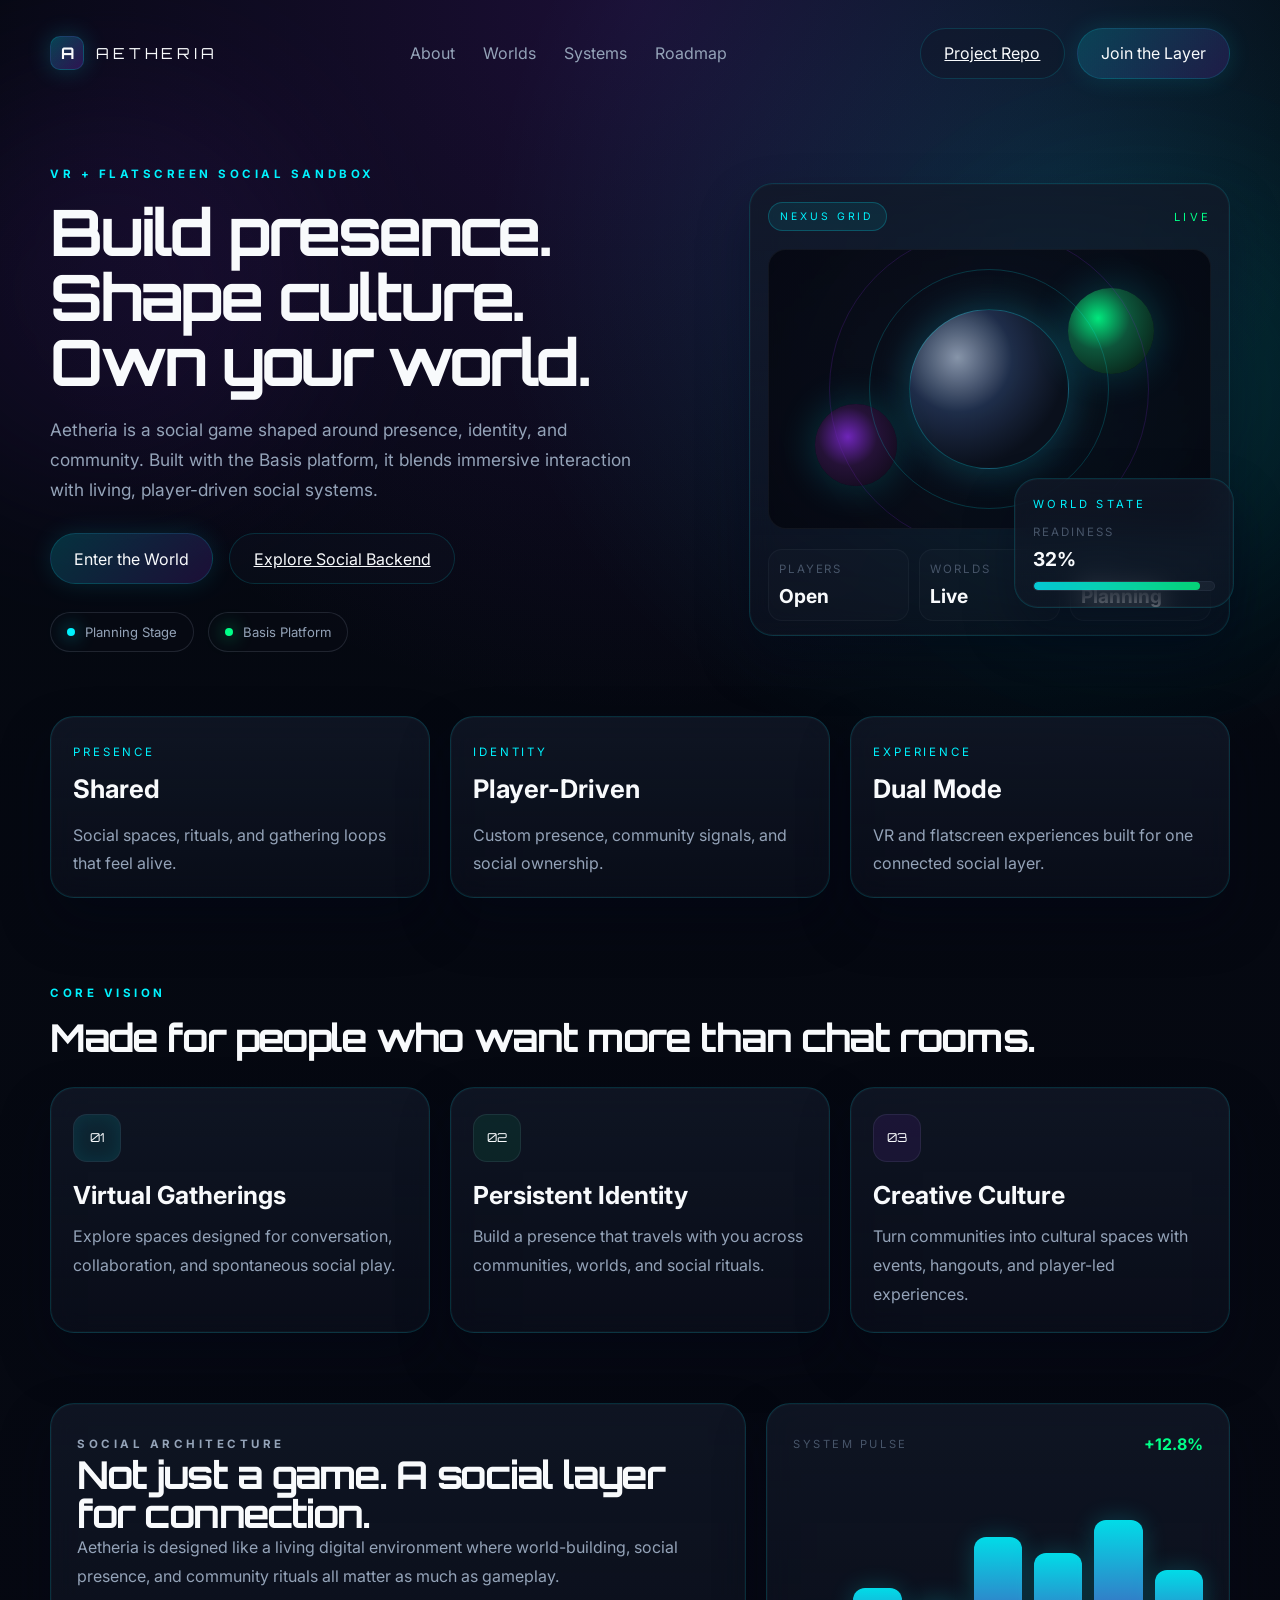
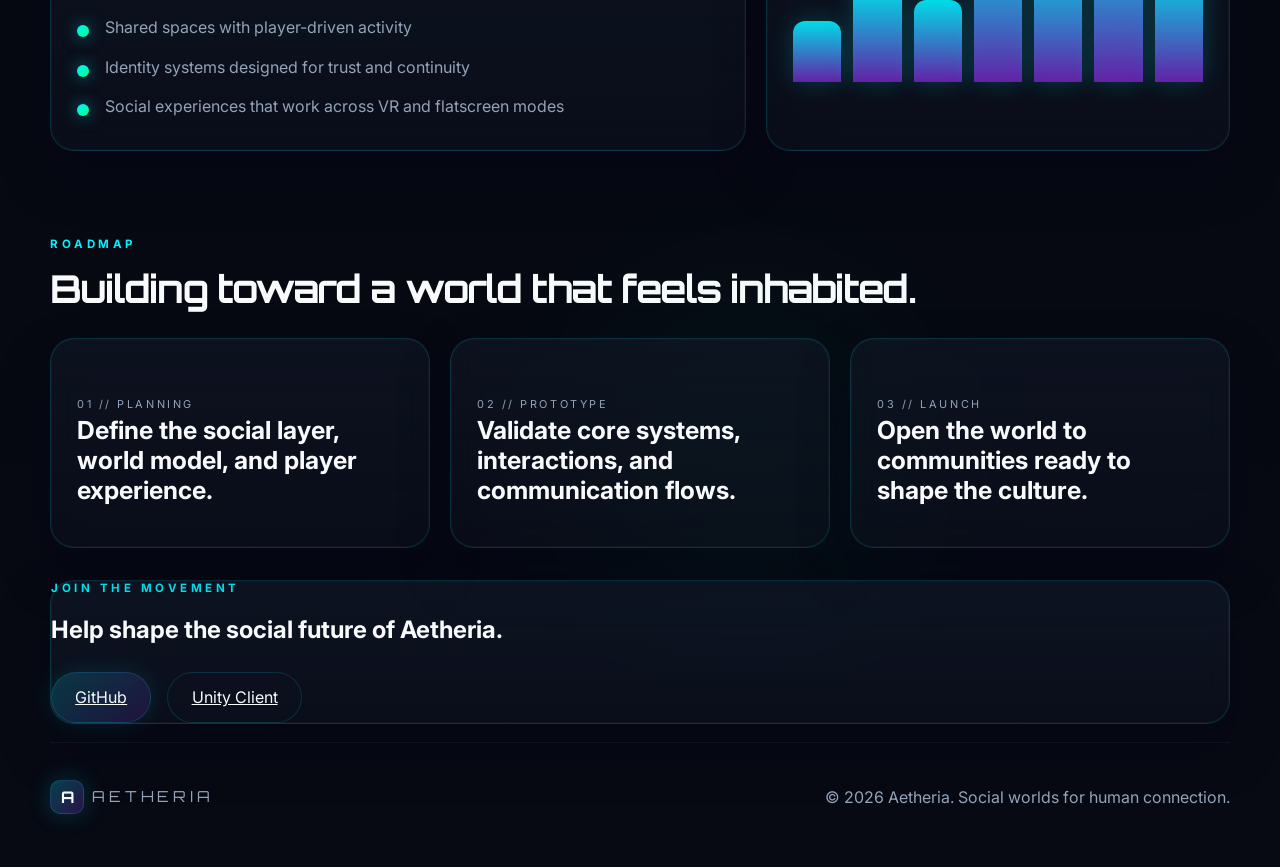
==== index.html @ ac701fb2 "Revise index.html for branding and content updates Updated the content and structure of the index.ht" ====
<!DOCTYPE html>
<html lang="en">
  <head>
    <meta charset="UTF-8" />
    <meta name="viewport" content="width=device-width, initial-scale=1.0" />
    <meta
      name="description"
      content="Aetheria is a VR and flatscreen social game built with the Basis platform. Explore the living social layer of a new digital world."
    />
    <title>Aetheria | VR & Flatscreen Social Game</title>
    <link rel="preconnect" href="https://fonts.googleapis.com" />
    <link rel="preconnect" href="https://fonts.gstatic.com" crossorigin />
    <link
      href="https://fonts.googleapis.com/css2?family=Inter:wght@400;500;600;700;800;900&family=Orbitron:wght@500;600;700;800&display=swap"
      rel="stylesheet"
    />
    <link rel="stylesheet" href="./style.css" />
  </head>
  <body>
    <div class="page-shell">
      <div class="ambient ambient-one"></div>
      <div class="ambient ambient-two"></div>
      <div class="ambient ambient-three"></div>

      <header class="topbar container">
        <div class="brand" aria-label="Aetheria home">
          <span class="brand-mark">A</span>
          <span class="brand-label">Aetheria</span>
        </div>

        <nav class="nav" aria-label="Main navigation">
          <a href="#about">About</a>
          <a href="#worlds">Worlds</a>
          <a href="#systems">Systems</a>
          <a href="#roadmap">Roadmap</a>
        </nav>

        <div class="nav-actions">
          <a class="ghost-button" href="https://github.com/NatalieYocom/Aetheria" target="_blank" rel="noreferrer">Project Repo</a>
          <button class="primary-button">Join the Layer</button>
        </div>
      </header>

      <main>
        <section class="hero container">
          <div class="hero-copy">
            <p class="eyebrow">VR + Flatscreen Social Sandbox</p>
            <h1>Build presence. Shape culture. Own your world.</h1>
            <p class="lede">
              Aetheria is a social game shaped around presence, identity, and community.
              Built with the Basis platform, it blends immersive interaction with living,
              player-driven social systems.
            </p>

            <div class="cta-row">
              <button class="primary-button">Enter the World</button>
              <a class="secondary-button" href="https://github.com/NatalieYocom/Aetheria-Social-Backend" target="_blank" rel="noreferrer">Explore Social Backend</a>
            </div>

            <div class="status-row" aria-label="Current project status">
              <div class="status-pill">
                <span class="dot dot-cyan"></span>
                Planning Stage
              </div>
              <div class="status-pill">
                <span class="dot dot-emerald"></span>
                Basis Platform
              </div>
            </div>
          </div>

          <div class="hero-visual" aria-label="Aetheria world overview card">
            <div class="dashboard-panel main-panel glass-panel">
              <div class="panel-header">
                <span class="label-chip">NEXUS GRID</span>
                <span class="signal-indicator">LIVE</span>
              </div>

              <div class="orbital-display">
                <div class="planet planet-a"></div>
                <div class="planet planet-b"></div>
                <div class="planet planet-c"></div>
                <div class="pulse-ring ring-one"></div>
                <div class="pulse-ring ring-two"></div>
              </div>

              <div class="panel-metrics">
                <div>
                  <span>Players</span>
                  <strong>Open</strong>
                </div>
                <div>
                  <span>Worlds</span>
                  <strong>Live</strong>
                </div>
                <div>
                  <span>State</span>
                  <strong>Planning</strong>
                </div>
              </div>
            </div>

            <div class="mini-panel glass-panel">
              <p class="mini-label">WORLD STATE</p>
              <div class="mini-metric">
                <span>Readiness</span>
                <strong>32%</strong>
              </div>
              <div class="mini-bar">
                <span></span>
              </div>
            </div>
          </div>
        </section>

        <section id="about" class="stats container" aria-label="Aetheria highlights">
          <div class="stat-card glass-panel">
            <span class="stat-label">Presence</span>
            <strong>Shared</strong>
            <p>Social spaces, rituals, and gathering loops that feel alive.</p>
          </div>
          <div class="stat-card glass-panel">
            <span class="stat-label">Identity</span>
            <strong>Player-Driven</strong>
            <p>Custom presence, community signals, and social ownership.</p>
          </div>
          <div class="stat-card glass-panel">
            <span class="stat-label">Experience</span>
            <strong>Dual Mode</strong>
            <p>VR and flatscreen experiences built for one connected social layer.</p>
          </div>
        </section>

        <section id="worlds" class="feature-section container">
          <div class="section-header">
            <p class="eyebrow">Core Vision</p>
            <h2>Made for people who want more than chat rooms.</h2>
          </div>

          <div class="feature-grid">
            <article class="feature-card glass-panel">
              <div class="feature-icon cyan">01</div>
              <h3>Virtual Gatherings</h3>
              <p>
                Explore spaces designed for conversation, collaboration, and spontaneous social play.
              </p>
            </article>

            <article class="feature-card glass-panel">
              <div class="feature-icon emerald">02</div>
              <h3>Persistent Identity</h3>
              <p>
                Build a presence that travels with you across communities, worlds, and social rituals.
              </p>
            </article>

            <article class="feature-card glass-panel">
              <div class="feature-icon violet">03</div>
              <h3>Creative Culture</h3>
              <p>
                Turn communities into cultural spaces with events, hangouts, and player-led experiences.
              </p>
            </article>
          </div>
        </section>

        <section id="systems" class="experience-grid container">
          <div class="experience-panel glass-panel text-panel">
            <p class="eyebrow">Social Architecture</p>
            <h2>Not just a game. A social layer for connection.</h2>
            <p>
              Aetheria is designed like a living digital environment where world-building,
              social presence, and community rituals all matter as much as gameplay.
            </p>
            <ul class="check-list">
              <li>Shared spaces with player-driven activity</li>
              <li>Identity systems designed for trust and continuity</li>
              <li>Social experiences that work across VR and flatscreen modes</li>
            </ul>
          </div>

          <div class="experience-panel glass-panel data-panel" aria-label="Aetheria system map">
            <div class="panel-topline">
              <span class="panel-label">SYSTEM PULSE</span>
              <span class="pulse-value">+12.8%</span>
            </div>

            <div class="bars" aria-hidden="true">
              <span style="height: 34%"></span>
              <span style="height: 52%"></span>
              <span style="height: 45%"></span>
              <span style="height: 80%"></span>
              <span style="height: 71%"></span>
              <span style="height: 89%"></span>
              <span style="height: 62%"></span>
            </div>
          </div>
        </section>

        <section id="roadmap" class="community-section container">
          <div class="section-header align-left">
            <p class="eyebrow">Roadmap</p>
            <h2>Building toward a world that feels inhabited.</h2>
          </div>

          <div class="community-grid">
            <div class="story-card glass-panel">
              <p class="story-kicker">01 // Planning</p>
              <h3>Define the social layer, world model, and player experience.</h3>
            </div>
            <div class="story-card glass-panel">
              <p class="story-kicker">02 // Prototype</p>
              <h3>Validate core systems, interactions, and communication flows.</h3>
            </div>
            <div class="story-card glass-panel">
              <p class="story-kicker">03 // Launch</p>
              <h3>Open the world to communities ready to shape the culture.</h3>
            </div>
          </div>
        </section>

        <section class="cta-band container">
          <div class="cta-panel glass-panel">
            <div>
              <p class="eyebrow">Join the movement</p>
              <h2>Help shape the social future of Aetheria.</h2>
            </div>
            <div class="cta-row compact">
              <a class="primary-button" href="https://github.com/NatalieYocom/Aetheria" target="_blank" rel="noreferrer">GitHub</a>
              <a class="secondary-button" href="https://github.com/NatalieYocom/Aetheria-Unity" target="_blank" rel="noreferrer">Unity Client</a>
            </div>
          </div>
        </section>
      </main>

      <footer class="footer container">
        <div class="brand footer-brand">
          <span class="brand-mark">A</span>
          <span class="brand-label">Aetheria</span>
        </div>
        <p>© <span id="year"></span> Aetheria. Social worlds for human connection.</p>
      </footer>
    </div>

    <script src="./script.js"></script>
  </body>
</html>
---- style.css ----
:root {
  --bg-void: #070913;
  --bg-surface: #0f1424;
  --bg-glass: rgba(15, 20, 36, 0.65);
  --border-glass: rgba(0, 242, 254, 0.15);
  --border-sharp: #1e293b;
  --accent-cyan: #00f2fe;
  --accent-emerald: #00ff88;
  --accent-violet: #7928ca;
  --text-primary: #f8fafc;
  --text-secondary: #94a3b8;
  --text-dim: #475569;
  --shadow-glow: rgba(0, 242, 254, 0.2);
  --shadow-deep: rgba(0, 0, 0, 0.45);
}

* {
  box-sizing: border-box;
}

html {
  scroll-behavior: smooth;
}

body {
  margin: 0;
  font-family: "Inter", sans-serif;
  background:
    radial-gradient(circle at top, rgba(121, 40, 202, 0.2), transparent 28%),
    radial-gradient(circle at 80% 10%, rgba(0, 242, 254, 0.14), transparent 22%),
    linear-gradient(180deg, #040810 0%, var(--bg-void) 100%);
  color: var(--text-primary);
  min-height: 100vh;
}

img {
  max-width: 100%;
  display: block;
}

button,
a {
  font: inherit;
}

button {
  cursor: pointer;
}

.page-shell {
  position: relative;
  overflow: hidden;
  min-height: 100vh;
}

.container {
  width: min(1180px, calc(100% - 32px));
  margin: 0 auto;
}

.ambient {
  position: absolute;
  border-radius: 50%;
  filter: blur(80px);
  opacity: 0.3;
  pointer-events: none;
}

.ambient-one {
  width: 420px;
  height: 420px;
  left: -100px;
  top: 80px;
  background: rgba(121, 40, 202, 0.35);
}

.ambient-two {
  width: 440px;
  height: 440px;
  right: -80px;
  top: 180px;
  background: rgba(0, 242, 254, 0.22);
}

.ambient-three {
  width: 340px;
  height: 340px;
  left: 45%;
  bottom: 10%;
  background: rgba(0, 255, 136, 0.12);
}

.topbar {
  position: relative;
  z-index: 2;
  display: flex;
  align-items: center;
  justify-content: space-between;
  padding: 28px 0 8px;
}

.brand {
  display: inline-flex;
  align-items: center;
  gap: 12px;
}

.brand-mark {
  width: 34px;
  height: 34px;
  display: grid;
  place-items: center;
  border-radius: 10px;
  background: linear-gradient(135deg, rgba(0, 242, 254, 0.25), rgba(121, 40, 202, 0.3));
  border: 1px solid var(--border-glass);
  box-shadow: 0 0 24px rgba(0, 242, 254, 0.2);
  font-family: "Orbitron", sans-serif;
  font-weight: 700;
  color: var(--text-primary);
}

.brand-label {
  font-family: "Orbitron", sans-serif;
  font-size: 0.95rem;
  letter-spacing: 0.24rem;
  text-transform: uppercase;
}

.nav {
  display: inline-flex;
  align-items: center;
  gap: 28px;
}

.nav a {
  color: var(--text-secondary);
  text-decoration: none;
  transition: color 0.2s ease;
}

.nav a:hover,
.nav a:focus-visible {
  color: var(--text-primary);
}

.nav-actions {
  display: inline-flex;
  align-items: center;
  gap: 12px;
}

.primary-button,
.secondary-button,
.ghost-button {
  border-radius: 999px;
  border: 1px solid var(--border-glass);
  padding: 0.9rem 1.45rem;
  transition: transform 0.2s ease, box-shadow 0.2s ease, border-color 0.2s ease;
}

.primary-button {
  background: linear-gradient(135deg, rgba(0, 242, 254, 0.18), rgba(121, 40, 202, 0.2));
  color: var(--text-primary);
  box-shadow: 0 0 24px rgba(0, 242, 254, 0.12);
}

.secondary-button,
.ghost-button {
  background: rgba(15, 20, 36, 0.35);
  color: var(--text-primary);
}

.primary-button:hover,
.secondary-button:hover,
.ghost-button:hover,
.primary-button:focus-visible,
.secondary-button:focus-visible,
.ghost-button:focus-visible {
  transform: translateY(-1px);
  border-color: rgba(0, 242, 254, 0.35);
  box-shadow: 0 12px 30px rgba(0, 0, 0, 0.28);
}

.hero {
  position: relative;
  z-index: 2;
  display: grid;
  grid-template-columns: 1.15fr 0.85fr;
  align-items: center;
  gap: 48px;
  padding: 80px 0 40px;
}

.eyebrow {
  margin: 0 0 18px;
  color: var(--accent-cyan);
  letter-spacing: 0.22rem;
  text-transform: uppercase;
  font-size: 0.72rem;
  font-weight: 700;
}

.hero-copy h1,
.section-header h2,
.text-panel h2 {
  margin: 0;
  font-family: "Orbitron", sans-serif;
  font-weight: 700;
  letter-spacing: -0.05em;
  line-height: 1.02;
}

.hero-copy h1 {
  max-width: 560px;
  font-size: clamp(3rem, 5vw, 5.2rem);
}

.lede {
  max-width: 610px;
  margin: 20px 0 0;
  color: var(--text-secondary);
  font-size: 1.08rem;
  line-height: 1.75;
}

.cta-row {
  display: flex;
  align-items: center;
  flex-wrap: wrap;
  gap: 16px;
  margin-top: 28px;
}

.status-row {
  display: flex;
  flex-wrap: wrap;
  gap: 14px;
  margin-top: 28px;
}

.status-pill {
  display: inline-flex;
  align-items: center;
  gap: 10px;
  border-radius: 999px;
  padding: 0.7rem 1rem;
  border: 1px solid rgba(148, 163, 184, 0.18);
  background: rgba(8, 11, 21, 0.5);
  color: var(--text-secondary);
  font-size: 0.82rem;
}

.dot {
  width: 8px;
  height: 8px;
  border-radius: 50%;
  display: block;
}

.dot-cyan {
  background: var(--accent-cyan);
  box-shadow: 0 0 18px rgba(0, 242, 254, 0.85);
}

.dot-emerald {
  background: var(--accent-emerald);
  box-shadow: 0 0 18px rgba(0, 255, 136, 0.85);
}

.glass-panel {
  position: relative;
  background: linear-gradient(180deg, rgba(17, 24, 39, 0.8), rgba(15, 20, 36, 0.42));
  border: 1px solid var(--border-glass);
  border-radius: 24px;
  box-shadow: 0 25px 50px rgba(2, 6, 23, 0.35), inset 0 0 0 1px rgba(148, 163, 184, 0.04);
  backdrop-filter: blur(14px);
}

.hero-visual {
  position: relative;
  display: flex;
  justify-content: center;
  align-items: center;
  min-height: 480px;
}

.dashboard-panel {
  width: min(100%, 500px);
  padding: 18px 18px 14px;
}

.panel-header {
  display: flex;
  align-items: center;
  justify-content: space-between;
  gap: 16px;
  margin-bottom: 18px;
}

.label-chip {
  display: inline-flex;
  padding: 0.44rem 0.72rem;
  border-radius: 999px;
  background: rgba(0, 242, 254, 0.08);
  border: 1px solid rgba(0, 242, 254, 0.22);
  color: var(--accent-cyan);
  font-size: 0.65rem;
  letter-spacing: 0.18rem;
}

.signal-indicator {
  color: var(--accent-emerald);
  font-size: 0.7rem;
  letter-spacing: 0.2rem;
}

.orbital-display {
  position: relative;
  height: 280px;
  margin: 18px auto 20px;
  border-radius: 18px;
  background: radial-gradient(circle at center, rgba(21, 31, 52, 0.8) 0%, rgba(7, 9, 19, 0.7) 40%, rgba(4, 6, 14, 0.8) 100%);
  border: 1px solid rgba(148, 163, 184, 0.08);
  overflow: hidden;
}

.planet {
  position: absolute;
  border-radius: 50%;
  box-shadow: 0 0 40px rgba(0, 242, 254, 0.2);
}

.planet-a {
  width: 160px;
  height: 160px;
  left: 50%;
  top: 50%;
  transform: translate(-50%, -50%);
  background: radial-gradient(circle at 30% 30%, rgba(148, 163, 184, 0.9), rgba(32, 47, 76, 0.95) 35%, rgba(10, 16, 28, 1) 70%);
  border: 1px solid rgba(0, 242, 254, 0.25);
}

.planet-b {
  width: 86px;
  height: 86px;
  top: 38px;
  right: 56px;
  background: radial-gradient(circle at 35% 35%, rgba(0, 255, 136, 0.9), rgba(14, 93, 63, 0.9) 40%, rgba(7, 15, 11, 1) 100%);
}

.planet-c {
  width: 82px;
  height: 82px;
  left: 46px;
  bottom: 42px;
  background: radial-gradient(circle at 40% 40%, rgba(121, 40, 202, 0.9), rgba(40, 19, 59, 0.9) 42%, rgba(10, 8, 17, 1) 100%);
}

.pulse-ring {
  position: absolute;
  inset: 50% auto auto 50%;
  transform: translate(-50%, -50%);
  border: 1px solid rgba(0, 242, 254, 0.18);
  border-radius: 50%;
}

.ring-one {
  width: 240px;
  height: 240px;
}

.ring-two {
  width: 320px;
  height: 320px;
  border-color: rgba(121, 40, 202, 0.22);
}

.panel-metrics {
  display: grid;
  grid-template-columns: repeat(3, minmax(0, 1fr));
  gap: 10px;
}

.panel-metrics div {
  padding: 12px 10px;
  border-radius: 14px;
  background: rgba(255, 255, 255, 0.015);
  border: 1px solid rgba(148, 163, 184, 0.06);
}

.panel-metrics span,
.mini-metric span {
  display: block;
  color: var(--text-dim);
  font-size: 0.72rem;
  letter-spacing: 0.12rem;
  text-transform: uppercase;
}

.panel-metrics strong,
.mini-metric strong {
  display: block;
  margin-top: 8px;
  font-size: 1.2rem;
  font-weight: 700;
}

.mini-panel {
  position: absolute;
  right: -4px;
  bottom: 42px;
  width: 220px;
  padding: 18px 18px 16px;
}

.mini-label {
  margin: 0 0 14px;
  color: var(--accent-cyan);
  font-size: 0.7rem;
  letter-spacing: 0.2rem;
}

.mini-bar {
  position: relative;
  height: 10px;
  border-radius: 999px;
  background: rgba(148, 163, 184, 0.08);
  border: 1px solid rgba(148, 163, 184, 0.08);
  overflow: hidden;
  margin-top: 10px;
}

.mini-bar span {
  display: block;
  height: 100%;
  width: 92%;
  border-radius: inherit;
  background: linear-gradient(90deg, rgba(0, 242, 254, 0.8), rgba(0, 255, 136, 0.8));
}

.stats,
.feature-grid,
.community-grid,
.experience-grid {
  position: relative;
  z-index: 2;
}

.stats {
  display: grid;
  grid-template-columns: repeat(3, minmax(0, 1fr));
  gap: 20px;
  padding-top: 24px;
  padding-bottom: 40px;
}

.stat-card {
  padding: 28px 22px 20px;
}

.stat-label {
  display: block;
  color: var(--accent-cyan);
  font-size: 0.72rem;
  letter-spacing: 0.18rem;
  text-transform: uppercase;
  margin-bottom: 14px;
}

.stat-card strong {
  font-size: clamp(1.5rem, 2vw, 2rem);
  font-weight: 700;
}

.stat-card p {
  margin: 18px 0 0;
  color: var(--text-secondary);
  line-height: 1.7;
}

.feature-section,
.community-section {
  padding-top: 48px;
  padding-bottom: 32px;
}

.section-header {
  margin-bottom: 30px;
}

.section-header h2,
.text-panel h2 {
  font-size: clamp(2.2rem, 3vw, 3.15rem);
}

.feature-grid {
  display: grid;
  grid-template-columns: repeat(3, minmax(0, 1fr));
  gap: 20px;
}

.feature-card {
  padding: 26px 22px 24px;
}

.feature-icon {
  width: 48px;
  height: 48px;
  border: 1px solid rgba(148, 163, 184, 0.12);
  border-radius: 14px;
  display: grid;
  place-items: center;
  margin-bottom: 18px;
  font-family: "Orbitron", sans-serif;
  font-size: 0.77rem;
  color: var(--text-primary);
}

.feature-icon.cyan {
  background: rgba(0, 242, 254, 0.08);
  box-shadow: inset 0 0 18px rgba(0, 242, 254, 0.08);
}

.feature-icon.emerald {
  background: rgba(0, 255, 136, 0.08);
}

.feature-icon.violet {
  background: rgba(121, 40, 202, 0.12);
}

.feature-card h3,
.story-card h3 {
  margin: 0 0 12px;
  font-size: 1.55rem;
}

.feature-card p,
.text-panel p,
.story-card p {
  margin: 0;
  color: var(--text-secondary);
  line-height: 1.8;
}

.experience-grid {
  display: grid;
  grid-template-columns: 1.2fr 0.8fr;
  gap: 20px;
  padding-top: 38px;
  padding-bottom: 38px;
}

.text-panel,
.data-panel,
.story-card {
  padding: 30px 26px;
}

.check-list {
  list-style: none;
  margin: 24px 0 0;
  padding: 0;
  display: grid;
  gap: 14px;
  color: var(--text-primary);
}

.check-list li {
  position: relative;
  padding-left: 28px;
  line-height: 1.6;
  color: var(--text-secondary);
}

.check-list li::before {
  content: "";
  position: absolute;
  left: 0;
  top: 10px;
  width: 12px;
  height: 12px;
  border-radius: 50%;
  background: linear-gradient(135deg, var(--accent-cyan), var(--accent-emerald));
  box-shadow: 0 0 16px rgba(0, 242, 254, 0.5);
}

.panel-topline {
  display: flex;
  justify-content: space-between;
  align-items: center;
  margin-bottom: 28px;
}

.panel-label {
  color: var(--text-dim);
  letter-spacing: 0.16rem;
  font-size: 0.7rem;
}

.pulse-value {
  color: var(--accent-emerald);
  font-weight: 700;
}

.bars {
  height: 200px;
  display: grid;
  grid-template-columns: repeat(7, minmax(0, 1fr));
  align-items: end;
  gap: 12px;
  padding-top: 18px;
}

.bars span {
  display: block;
  border-radius: 12px 12px 0 0;
  background: linear-gradient(180deg, rgba(0, 242, 254, 0.9), rgba(121, 40, 202, 0.8));
  box-shadow: 0 0 24px rgba(0, 242, 254, 0.2);
}

.community-grid {
  display: grid;
  grid-template-columns: repeat(3, minmax(0, 1fr));
  gap: 20px;
}

.story-card {
  min-height: 210px;
  display: flex;
  flex-direction: column;
  justify-content: flex-end;
  background: linear-gradient(180deg, rgba(17, 24, 39, 0.62), rgba(15, 20, 36, 0.38));
}

.story-kicker {
  margin: 0 0 18px;
  color: var(--accent-violet);
  letter-spacing: 0.16rem;
  text-transform: uppercase;
  font-size: 0.68rem;
}

.footer {
  position: relative;
  z-index: 2;
  display: flex;
  align-items: center;
  justify-content: space-between;
  gap: 16px;
  padding: 28px 0 44px;
  color: var(--text-secondary);
  border-top: 1px solid rgba(148, 163, 184, 0.08);
  margin-top: 18px;
}

.footer-brand {
  gap: 8px;
}

@media (max-width: 920px) {
  .nav {
    display: none;
  }

  .hero,
  .experience-grid,
  .stats,
  .feature-grid,
  .community-grid {
    grid-template-columns: 1fr;
  }

  .hero {
    padding-top: 52px;
  }

  .hero-visual {
    min-height: 420px;
  }

  .mini-panel {
    right: 20px;
  }
}

@media (max-width: 640px) {
  .topbar {
    padding-top: 22px;
  }

  .nav-actions {
    display: none;
  }

  .hero-copy h1 {
    font-size: 2.55rem;
  }

  .brand-label {
    letter-spacing: 0.12rem;
  }

  .status-row,
  .cta-row {
    flex-direction: column;
    align-items: flex-start;
  }

  .panel-metrics {
    grid-template-columns: 1fr;
  }

  .footer {
    flex-direction: column;
    align-items: flex-start;
  }
}
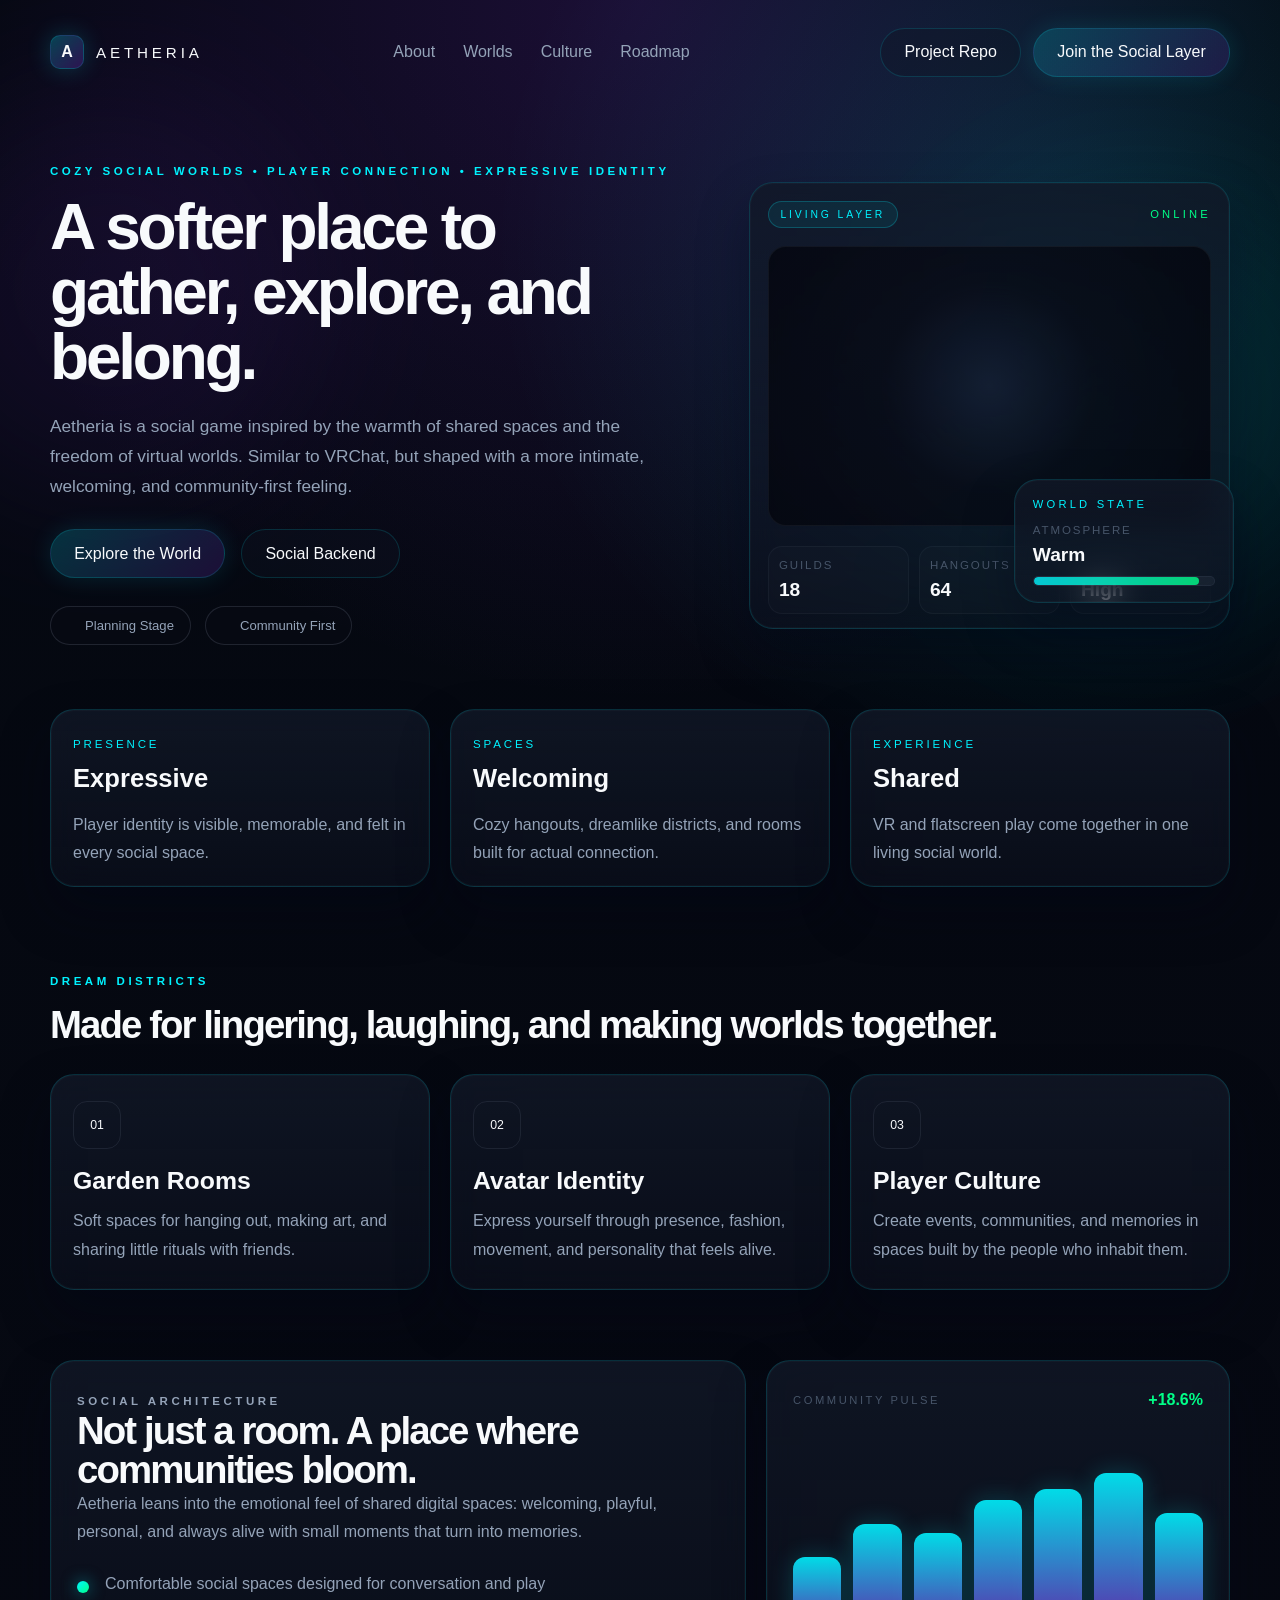
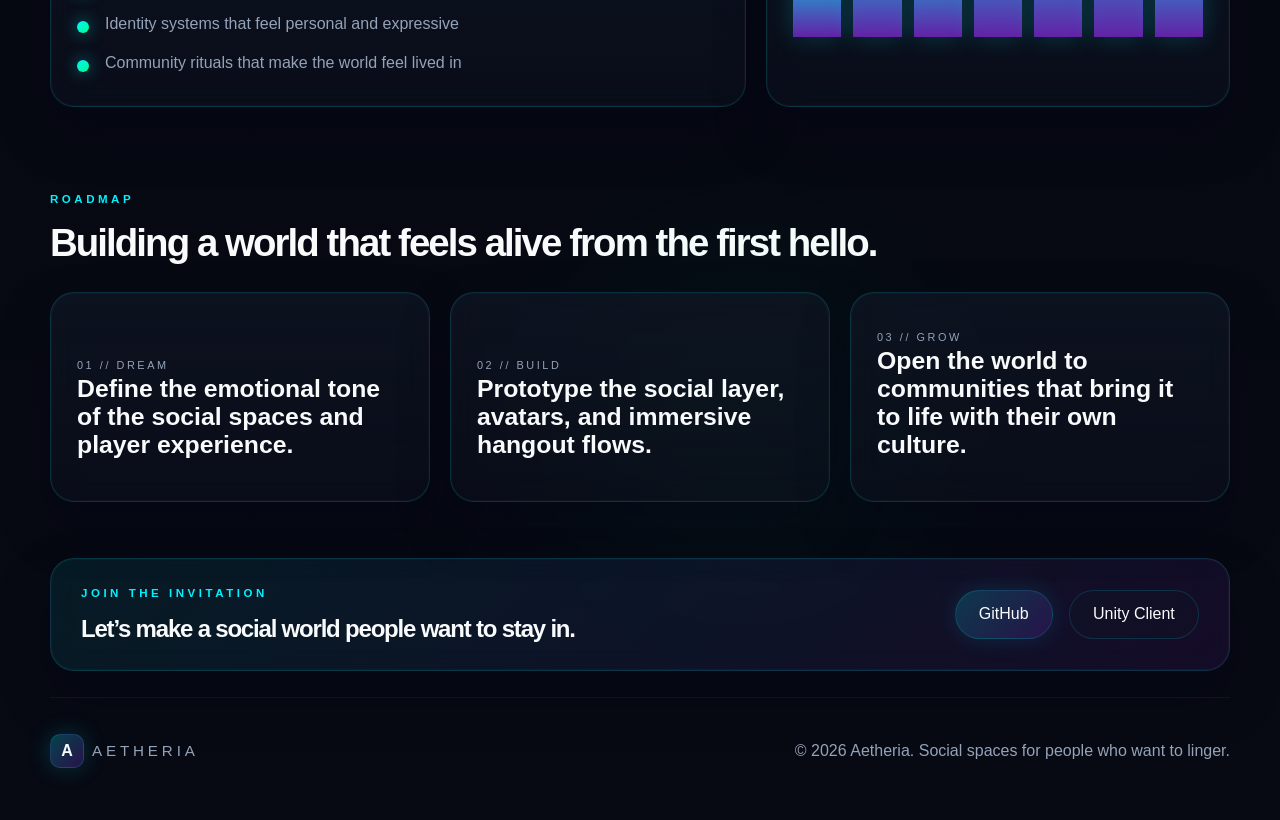
==== commit 05172b48: "Refresh the site to a warmer, flower-soft social-world aesthetic inspired by VRChat-style social pla" ====
--- a/index.html
+++ b/index.html
@@ -5,13 +5,13 @@
     <meta name="viewport" content="width=device-width, initial-scale=1.0" />
     <meta
       name="description"
-      content="Aetheria is a VR and flatscreen social game built with the Basis platform. Explore the living social layer of a new digital world."
+      content="Aetheria is a social game similar to VRChat, built around community, cozy worlds, and expressive personal presence."
     />
-    <title>Aetheria | VR & Flatscreen Social Game</title>
+    <title>Aetheria | Social Worlds for Human Connection</title>
     <link rel="preconnect" href="https://fonts.googleapis.com" />
     <link rel="preconnect" href="https://fonts.gstatic.com" crossorigin />
     <link
-      href="https://fonts.googleapis.com/css2?family=Inter:wght@400;500;600;700;800;900&family=Orbitron:wght@500;600;700;800&display=swap"
+      href="https://fonts.googleapis.com/css2?family=Manrope:wght@400;500;600;700;800&family=Fraunces:wght@600;700;800&display=swap"
       rel="stylesheet"
     />
     <link rel="stylesheet" href="./style.css" />
@@ -31,71 +31,71 @@
         <nav class="nav" aria-label="Main navigation">
           <a href="#about">About</a>
           <a href="#worlds">Worlds</a>
-          <a href="#systems">Systems</a>
+          <a href="#culture">Culture</a>
           <a href="#roadmap">Roadmap</a>
         </nav>
 
         <div class="nav-actions">
           <a class="ghost-button" href="https://github.com/NatalieYocom/Aetheria" target="_blank" rel="noreferrer">Project Repo</a>
-          <button class="primary-button">Join the Layer</button>
+          <button class="primary-button">Join the Social Layer</button>
         </div>
       </header>
 
       <main>
         <section class="hero container">
           <div class="hero-copy">
-            <p class="eyebrow">VR + Flatscreen Social Sandbox</p>
-            <h1>Build presence. Shape culture. Own your world.</h1>
+            <p class="eyebrow">Cozy social worlds • player connection • expressive identity</p>
+            <h1>A softer place to gather, explore, and belong.</h1>
             <p class="lede">
-              Aetheria is a social game shaped around presence, identity, and community.
-              Built with the Basis platform, it blends immersive interaction with living,
-              player-driven social systems.
+              Aetheria is a social game inspired by the warmth of shared spaces and the freedom
+              of virtual worlds. Similar to VRChat, but shaped with a more intimate, welcoming,
+              and community-first feeling.
             </p>
 
             <div class="cta-row">
-              <button class="primary-button">Enter the World</button>
-              <a class="secondary-button" href="https://github.com/NatalieYocom/Aetheria-Social-Backend" target="_blank" rel="noreferrer">Explore Social Backend</a>
+              <button class="primary-button">Explore the World</button>
+              <a class="secondary-button" href="https://github.com/NatalieYocom/Aetheria-Social-Backend" target="_blank" rel="noreferrer">Social Backend</a>
             </div>
 
             <div class="status-row" aria-label="Current project status">
               <div class="status-pill">
-                <span class="dot dot-cyan"></span>
+                <span class="dot dot-rose"></span>
                 Planning Stage
               </div>
               <div class="status-pill">
-                <span class="dot dot-emerald"></span>
-                Basis Platform
-              </div>
-            </div>
-          </div>
-
-          <div class="hero-visual" aria-label="Aetheria world overview card">
+                <span class="dot dot-sage"></span>
+                Community First
+              </div>
+            </div>
+          </div>
+
+          <div class="hero-visual" aria-label="Aetheria social world preview">
             <div class="dashboard-panel main-panel glass-panel">
               <div class="panel-header">
-                <span class="label-chip">NEXUS GRID</span>
-                <span class="signal-indicator">LIVE</span>
+                <span class="label-chip">LIVING LAYER</span>
+                <span class="signal-indicator">ONLINE</span>
               </div>
 
               <div class="orbital-display">
-                <div class="planet planet-a"></div>
-                <div class="planet planet-b"></div>
-                <div class="planet planet-c"></div>
-                <div class="pulse-ring ring-one"></div>
-                <div class="pulse-ring ring-two"></div>
+                <div class="petal petal-a"></div>
+                <div class="petal petal-b"></div>
+                <div class="petal petal-c"></div>
+                <div class="bloom bloom-one"></div>
+                <div class="bloom bloom-two"></div>
               </div>
 
               <div class="panel-metrics">
                 <div>
-                  <span>Players</span>
-                  <strong>Open</strong>
+                  <span>Guilds</span>
+                  <strong>18</strong>
                 </div>
                 <div>
-                  <span>Worlds</span>
-                  <strong>Live</strong>
+                  <span>Hangouts</span>
+                  <strong>64</strong>
                 </div>
                 <div>
-                  <span>State</span>
-                  <strong>Planning</strong>
+                  <span>Energy</span>
+                  <strong>High</strong>
                 </div>
               </div>
             </div>
@@ -103,8 +103,8 @@
             <div class="mini-panel glass-panel">
               <p class="mini-label">WORLD STATE</p>
               <div class="mini-metric">
-                <span>Readiness</span>
-                <strong>32%</strong>
+                <span>Atmosphere</span>
+                <strong>Warm</strong>
               </div>
               <div class="mini-bar">
                 <span></span>
@@ -116,83 +116,83 @@
         <section id="about" class="stats container" aria-label="Aetheria highlights">
           <div class="stat-card glass-panel">
             <span class="stat-label">Presence</span>
-            <strong>Shared</strong>
-            <p>Social spaces, rituals, and gathering loops that feel alive.</p>
+            <strong>Expressive</strong>
+            <p>Player identity is visible, memorable, and felt in every social space.</p>
           </div>
           <div class="stat-card glass-panel">
-            <span class="stat-label">Identity</span>
-            <strong>Player-Driven</strong>
-            <p>Custom presence, community signals, and social ownership.</p>
+            <span class="stat-label">Spaces</span>
+            <strong>Welcoming</strong>
+            <p>Cozy hangouts, dreamlike districts, and rooms built for actual connection.</p>
           </div>
           <div class="stat-card glass-panel">
             <span class="stat-label">Experience</span>
-            <strong>Dual Mode</strong>
-            <p>VR and flatscreen experiences built for one connected social layer.</p>
+            <strong>Shared</strong>
+            <p>VR and flatscreen play come together in one living social world.</p>
           </div>
         </section>
 
         <section id="worlds" class="feature-section container">
           <div class="section-header">
-            <p class="eyebrow">Core Vision</p>
-            <h2>Made for people who want more than chat rooms.</h2>
+            <p class="eyebrow">Dream Districts</p>
+            <h2>Made for lingering, laughing, and making worlds together.</h2>
           </div>
 
           <div class="feature-grid">
             <article class="feature-card glass-panel">
-              <div class="feature-icon cyan">01</div>
-              <h3>Virtual Gatherings</h3>
+              <div class="feature-icon rose">01</div>
+              <h3>Garden Rooms</h3>
               <p>
-                Explore spaces designed for conversation, collaboration, and spontaneous social play.
+                Soft spaces for hanging out, making art, and sharing little rituals with friends.
               </p>
             </article>
 
             <article class="feature-card glass-panel">
-              <div class="feature-icon emerald">02</div>
-              <h3>Persistent Identity</h3>
+              <div class="feature-icon lilac">02</div>
+              <h3>Avatar Identity</h3>
               <p>
-                Build a presence that travels with you across communities, worlds, and social rituals.
+                Express yourself through presence, fashion, movement, and personality that feels alive.
               </p>
             </article>
 
             <article class="feature-card glass-panel">
-              <div class="feature-icon violet">03</div>
-              <h3>Creative Culture</h3>
+              <div class="feature-icon sage">03</div>
+              <h3>Player Culture</h3>
               <p>
-                Turn communities into cultural spaces with events, hangouts, and player-led experiences.
+                Create events, communities, and memories in spaces built by the people who inhabit them.
               </p>
             </article>
           </div>
         </section>
 
-        <section id="systems" class="experience-grid container">
+        <section id="culture" class="experience-grid container">
           <div class="experience-panel glass-panel text-panel">
             <p class="eyebrow">Social Architecture</p>
-            <h2>Not just a game. A social layer for connection.</h2>
+            <h2>Not just a room. A place where communities bloom.</h2>
             <p>
-              Aetheria is designed like a living digital environment where world-building,
-              social presence, and community rituals all matter as much as gameplay.
+              Aetheria leans into the emotional feel of shared digital spaces: welcoming, playful,
+              personal, and always alive with small moments that turn into memories.
             </p>
             <ul class="check-list">
-              <li>Shared spaces with player-driven activity</li>
-              <li>Identity systems designed for trust and continuity</li>
-              <li>Social experiences that work across VR and flatscreen modes</li>
+              <li>Comfortable social spaces designed for conversation and play</li>
+              <li>Identity systems that feel personal and expressive</li>
+              <li>Community rituals that make the world feel lived in</li>
             </ul>
           </div>
 
-          <div class="experience-panel glass-panel data-panel" aria-label="Aetheria system map">
+          <div class="experience-panel glass-panel data-panel" aria-label="Community activity chart">
             <div class="panel-topline">
-              <span class="panel-label">SYSTEM PULSE</span>
-              <span class="pulse-value">+12.8%</span>
+              <span class="panel-label">COMMUNITY PULSE</span>
+              <span class="pulse-value">+18.6%</span>
             </div>
 
             <div class="bars" aria-hidden="true">
-              <span style="height: 34%"></span>
-              <span style="height: 52%"></span>
-              <span style="height: 45%"></span>
-              <span style="height: 80%"></span>
-              <span style="height: 71%"></span>
-              <span style="height: 89%"></span>
+              <span style="height: 44%"></span>
               <span style="height: 62%"></span>
+              <span style="height: 57%"></span>
+              <span style="height: 75%"></span>
+              <span style="height: 81%"></span>
+              <span style="height: 90%"></span>
+              <span style="height: 68%"></span>
             </div>
           </div>
         </section>
@@ -200,21 +200,21 @@
         <section id="roadmap" class="community-section container">
           <div class="section-header align-left">
             <p class="eyebrow">Roadmap</p>
-            <h2>Building toward a world that feels inhabited.</h2>
+            <h2>Building a world that feels alive from the first hello.</h2>
           </div>
 
           <div class="community-grid">
             <div class="story-card glass-panel">
-              <p class="story-kicker">01 // Planning</p>
-              <h3>Define the social layer, world model, and player experience.</h3>
+              <p class="story-kicker">01 // Dream</p>
+              <h3>Define the emotional tone of the social spaces and player experience.</h3>
             </div>
             <div class="story-card glass-panel">
-              <p class="story-kicker">02 // Prototype</p>
-              <h3>Validate core systems, interactions, and communication flows.</h3>
+              <p class="story-kicker">02 // Build</p>
+              <h3>Prototype the social layer, avatars, and immersive hangout flows.</h3>
             </div>
             <div class="story-card glass-panel">
-              <p class="story-kicker">03 // Launch</p>
-              <h3>Open the world to communities ready to shape the culture.</h3>
+              <p class="story-kicker">03 // Grow</p>
+              <h3>Open the world to communities that bring it to life with their own culture.</h3>
             </div>
           </div>
         </section>
@@ -222,8 +222,8 @@
         <section class="cta-band container">
           <div class="cta-panel glass-panel">
             <div>
-              <p class="eyebrow">Join the movement</p>
-              <h2>Help shape the social future of Aetheria.</h2>
+              <p class="eyebrow">Join the invitation</p>
+              <h2>Let’s make a social world people want to stay in.</h2>
             </div>
             <div class="cta-row compact">
               <a class="primary-button" href="https://github.com/NatalieYocom/Aetheria" target="_blank" rel="noreferrer">GitHub</a>
@@ -238,7 +238,7 @@
           <span class="brand-mark">A</span>
           <span class="brand-label">Aetheria</span>
         </div>
-        <p>© <span id="year"></span> Aetheria. Social worlds for human connection.</p>
+        <p>© <span id="year"></span> Aetheria. Social spaces for people who want to linger.</p>
       </footer>
     </div>
 
--- a/style.css
+++ b/style.css
@@ -152,6 +152,10 @@
 .primary-button,
 .secondary-button,
 .ghost-button {
+  display: inline-flex;
+  align-items: center;
+  justify-content: center;
+  text-decoration: none;
   border-radius: 999px;
   border: 1px solid var(--border-glass);
   padding: 0.9rem 1.45rem;
@@ -202,7 +206,8 @@
 
 .hero-copy h1,
 .section-header h2,
-.text-panel h2 {
+.text-panel h2,
+.cta-panel h2 {
   margin: 0;
   font-family: "Orbitron", sans-serif;
   font-weight: 700;
@@ -229,6 +234,10 @@
   flex-wrap: wrap;
   gap: 16px;
   margin-top: 28px;
+}
+
+.cta-row.compact {
+  margin-top: 0;
 }
 
 .status-row {
@@ -641,6 +650,20 @@
   font-size: 0.68rem;
 }
 
+.cta-band {
+  padding-top: 24px;
+  padding-bottom: 8px;
+}
+
+.cta-panel {
+  display: flex;
+  align-items: center;
+  justify-content: space-between;
+  gap: 24px;
+  padding: 28px 30px;
+  background: linear-gradient(135deg, rgba(0, 242, 254, 0.08), rgba(121, 40, 202, 0.12));
+}
+
 .footer {
   position: relative;
   z-index: 2;
@@ -667,7 +690,8 @@
   .experience-grid,
   .stats,
   .feature-grid,
-  .community-grid {
+  .community-grid,
+  .cta-panel {
     grid-template-columns: 1fr;
   }
 
@@ -681,6 +705,11 @@
 
   .mini-panel {
     right: 20px;
+  }
+
+  .cta-panel {
+    flex-direction: column;
+    align-items: flex-start;
   }
 }
 
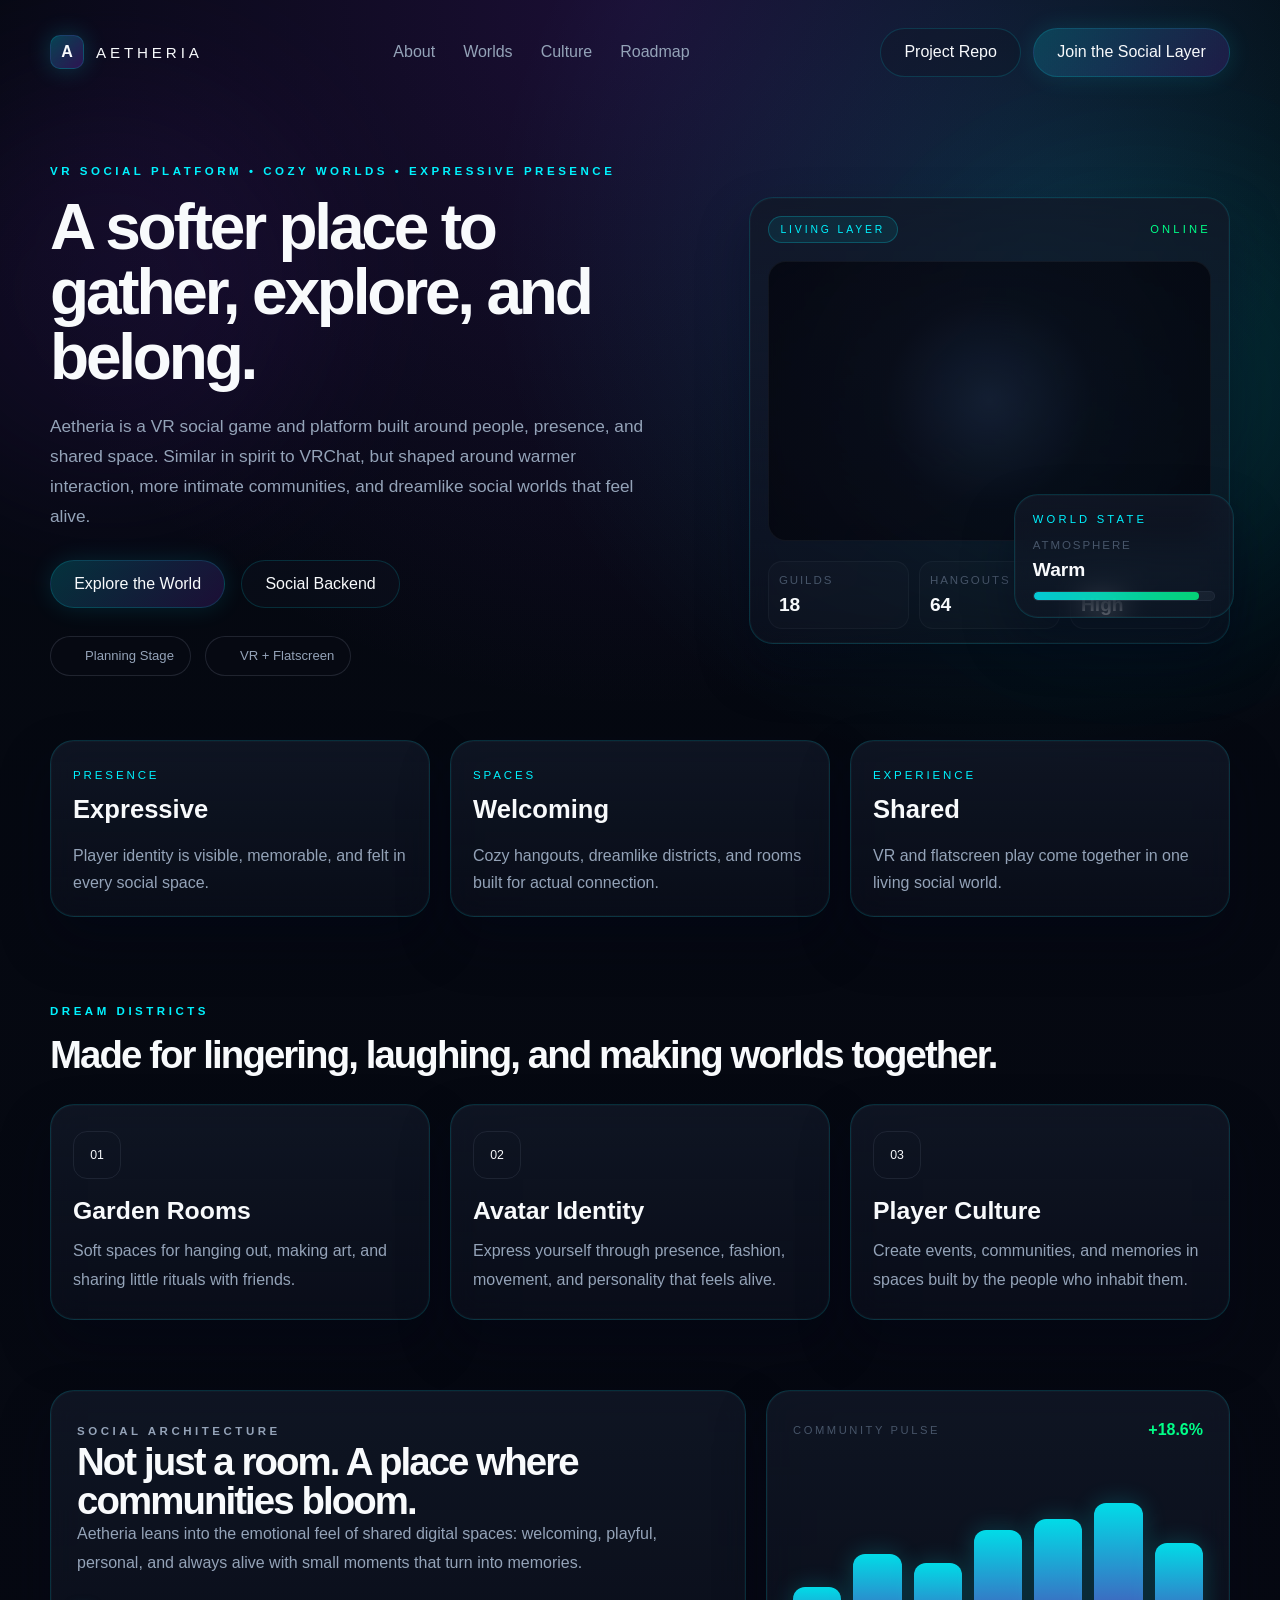
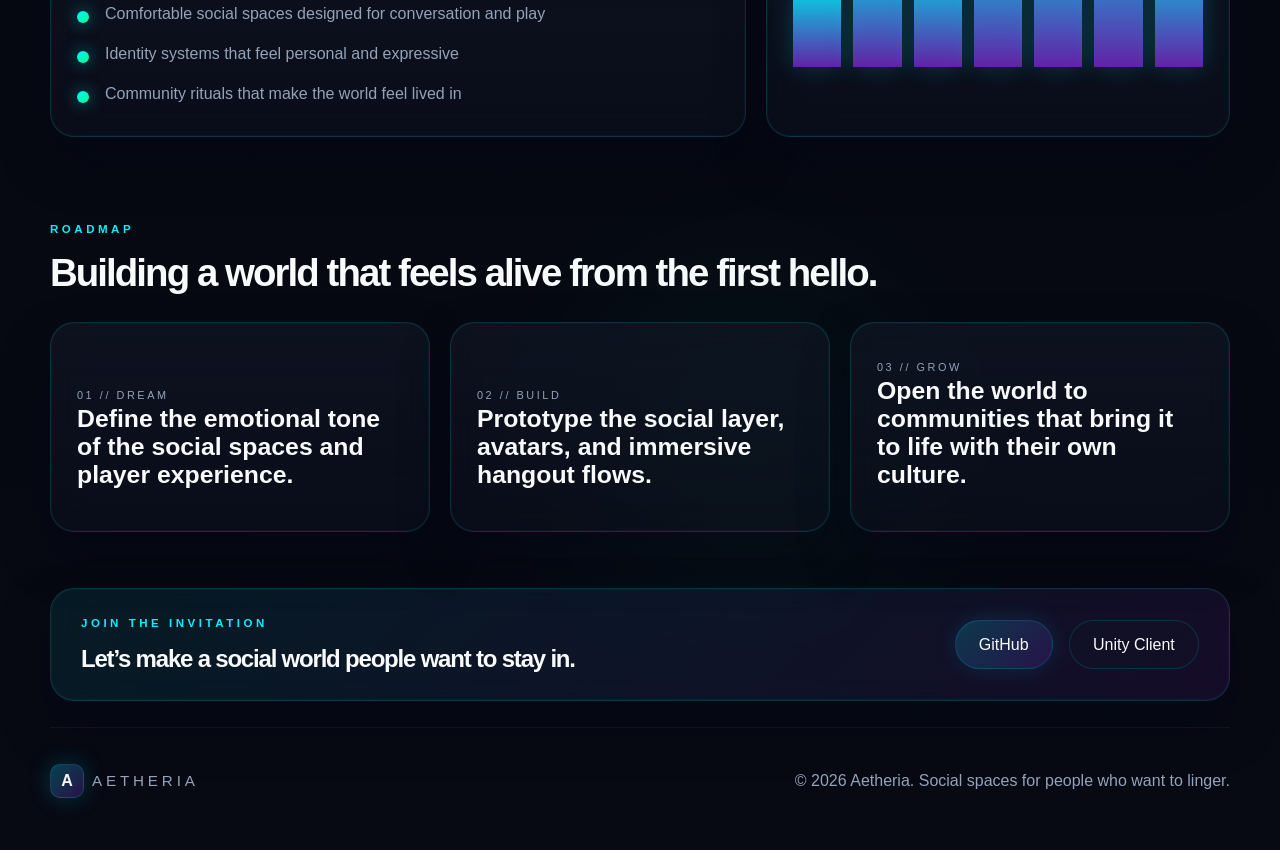
==== commit 8287d2ed: "Refresh homepage for a softer VR social game aesthetic" ====
--- a/index.html
+++ b/index.html
@@ -5,9 +5,9 @@
     <meta name="viewport" content="width=device-width, initial-scale=1.0" />
     <meta
       name="description"
-      content="Aetheria is a social game similar to VRChat, built around community, cozy worlds, and expressive personal presence."
+      content="Aetheria is a cozy VR social game and platform where people gather, build identity, and make community in shared digital spaces."
     />
-    <title>Aetheria | Social Worlds for Human Connection</title>
+    <title>Aetheria | Cozy VR Social Worlds</title>
     <link rel="preconnect" href="https://fonts.googleapis.com" />
     <link rel="preconnect" href="https://fonts.gstatic.com" crossorigin />
     <link
@@ -44,12 +44,12 @@
       <main>
         <section class="hero container">
           <div class="hero-copy">
-            <p class="eyebrow">Cozy social worlds • player connection • expressive identity</p>
+            <p class="eyebrow">VR social platform • cozy worlds • expressive presence</p>
             <h1>A softer place to gather, explore, and belong.</h1>
             <p class="lede">
-              Aetheria is a social game inspired by the warmth of shared spaces and the freedom
-              of virtual worlds. Similar to VRChat, but shaped with a more intimate, welcoming,
-              and community-first feeling.
+              Aetheria is a VR social game and platform built around people, presence, and shared space.
+              Similar in spirit to VRChat, but shaped around warmer interaction, more intimate communities,
+              and dreamlike social worlds that feel alive.
             </p>
 
             <div class="cta-row">
@@ -64,7 +64,7 @@
               </div>
               <div class="status-pill">
                 <span class="dot dot-sage"></span>
-                Community First
+                VR + Flatscreen
               </div>
             </div>
           </div>
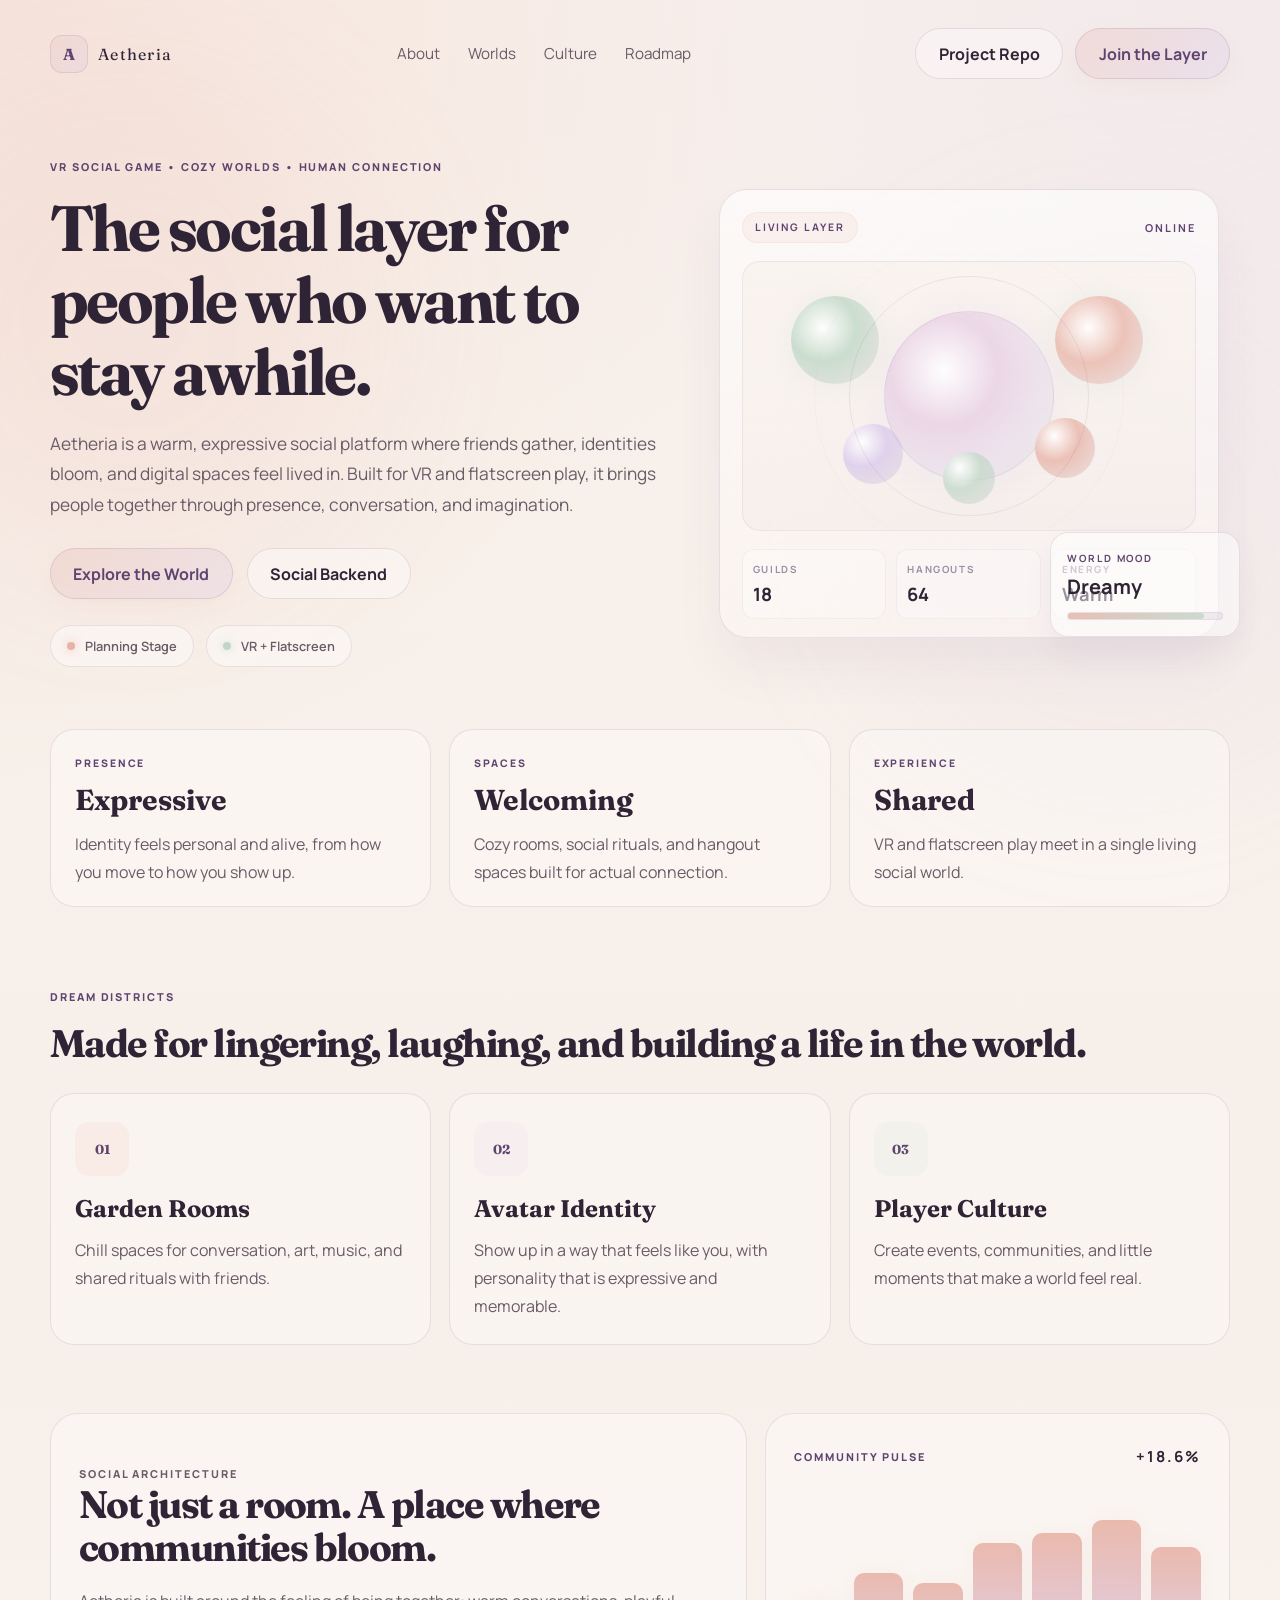
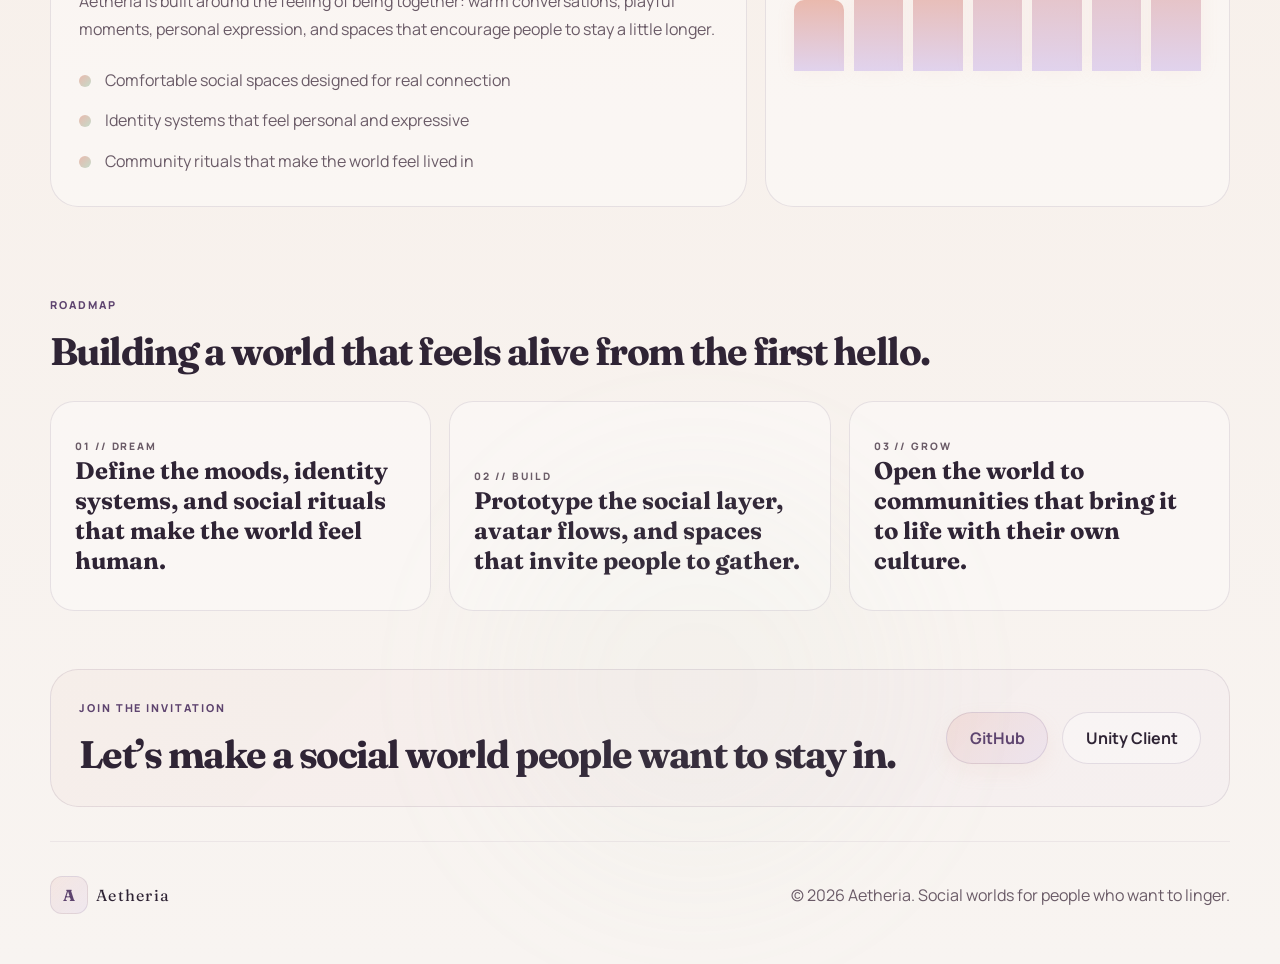
==== commit 6a1ebd1c: "Remake the Aetheria homepage in a softer, warm, non-futuristic social-world style with a unique iden" ====
--- a/index.html
+++ b/index.html
@@ -5,22 +5,19 @@
     <meta name="viewport" content="width=device-width, initial-scale=1.0" />
     <meta
       name="description"
-      content="Aetheria is a cozy VR social game and platform where people gather, build identity, and make community in shared digital spaces."
+      content="Aetheria is a cozy VR social game and platform where people gather, express themselves, and build community in warm, lived-in worlds."
     />
-    <title>Aetheria | Cozy VR Social Worlds</title>
+    <title>Aetheria | Social Worlds for People Who Want to Stay</title>
     <link rel="preconnect" href="https://fonts.googleapis.com" />
     <link rel="preconnect" href="https://fonts.gstatic.com" crossorigin />
-    <link
-      href="https://fonts.googleapis.com/css2?family=Manrope:wght@400;500;600;700;800&family=Fraunces:wght@600;700;800&display=swap"
-      rel="stylesheet"
-    />
+    <link href="https://fonts.googleapis.com/css2?family=Fraunces:wght@500;600;700;800&family=Manrope:wght@400;500;600;700;800&display=swap" rel="stylesheet" />
     <link rel="stylesheet" href="./style.css" />
   </head>
   <body>
     <div class="page-shell">
-      <div class="ambient ambient-one"></div>
-      <div class="ambient ambient-two"></div>
-      <div class="ambient ambient-three"></div>
+      <div class="blob blob-one"></div>
+      <div class="blob blob-two"></div>
+      <div class="blob blob-three"></div>
 
       <header class="topbar container">
         <div class="brand" aria-label="Aetheria home">
@@ -37,54 +34,51 @@
 
         <div class="nav-actions">
           <a class="ghost-button" href="https://github.com/NatalieYocom/Aetheria" target="_blank" rel="noreferrer">Project Repo</a>
-          <button class="primary-button">Join the Social Layer</button>
+          <button class="solid-button">Join the Layer</button>
         </div>
       </header>
 
       <main>
         <section class="hero container">
           <div class="hero-copy">
-            <p class="eyebrow">VR social platform • cozy worlds • expressive presence</p>
-            <h1>A softer place to gather, explore, and belong.</h1>
+            <p class="eyebrow">VR social game • cozy worlds • human connection</p>
+            <h1>The social layer for people who want to stay awhile.</h1>
             <p class="lede">
-              Aetheria is a VR social game and platform built around people, presence, and shared space.
-              Similar in spirit to VRChat, but shaped around warmer interaction, more intimate communities,
-              and dreamlike social worlds that feel alive.
+              Aetheria is a warm, expressive social platform where friends gather, identities bloom,
+              and digital spaces feel lived in. Built for VR and flatscreen play, it brings people together
+              through presence, conversation, and imagination.
             </p>
 
             <div class="cta-row">
-              <button class="primary-button">Explore the World</button>
-              <a class="secondary-button" href="https://github.com/NatalieYocom/Aetheria-Social-Backend" target="_blank" rel="noreferrer">Social Backend</a>
-            </div>
-
-            <div class="status-row" aria-label="Current project status">
-              <div class="status-pill">
-                <span class="dot dot-rose"></span>
-                Planning Stage
+              <button class="solid-button">Explore the World</button>
+              <a class="soft-button" href="https://github.com/NatalieYocom/Aetheria-Social-Backend" target="_blank" rel="noreferrer">Social Backend</a>
+            </div>
+
+            <div class="status-row">
+              <span class="pill"><i class="dot dot-rose"></i> Planning Stage</span>
+              <span class="pill"><i class="dot dot-sage"></i> VR + Flatscreen</span>
+            </div>
+          </div>
+
+          <div class="hero-art" aria-label="Aetheria community preview">
+            <div class="scene-panel">
+              <div class="scene-top">
+                <span class="badge">Living Layer</span>
+                <span class="online">Online</span>
               </div>
-              <div class="status-pill">
-                <span class="dot dot-sage"></span>
-                VR + Flatscreen
-              </div>
-            </div>
-          </div>
-
-          <div class="hero-visual" aria-label="Aetheria social world preview">
-            <div class="dashboard-panel main-panel glass-panel">
-              <div class="panel-header">
-                <span class="label-chip">LIVING LAYER</span>
-                <span class="signal-indicator">ONLINE</span>
-              </div>
-
-              <div class="orbital-display">
+
+              <div class="garden-scene">
+                <div class="orb orb-main"></div>
+                <div class="orb orb-small orb-left"></div>
+                <div class="orb orb-small orb-right"></div>
                 <div class="petal petal-a"></div>
                 <div class="petal petal-b"></div>
                 <div class="petal petal-c"></div>
-                <div class="bloom bloom-one"></div>
-                <div class="bloom bloom-two"></div>
+                <div class="ring ring-one"></div>
+                <div class="ring ring-two"></div>
               </div>
 
-              <div class="panel-metrics">
+              <div class="mini-stats">
                 <div>
                   <span>Guilds</span>
                   <strong>18</strong>
@@ -95,139 +89,131 @@
                 </div>
                 <div>
                   <span>Energy</span>
-                  <strong>High</strong>
+                  <strong>Warm</strong>
                 </div>
               </div>
             </div>
 
-            <div class="mini-panel glass-panel">
-              <p class="mini-label">WORLD STATE</p>
-              <div class="mini-metric">
-                <span>Atmosphere</span>
-                <strong>Warm</strong>
-              </div>
-              <div class="mini-bar">
-                <span></span>
-              </div>
-            </div>
-          </div>
-        </section>
-
-        <section id="about" class="stats container" aria-label="Aetheria highlights">
-          <div class="stat-card glass-panel">
+            <div class="float-card">
+              <p class="float-label">World Mood</p>
+              <strong>Dreamy</strong>
+              <div class="warm-bar"><span></span></div>
+            </div>
+          </div>
+        </section>
+
+        <section id="about" class="stats container">
+          <article class="stat-card">
             <span class="stat-label">Presence</span>
-            <strong>Expressive</strong>
-            <p>Player identity is visible, memorable, and felt in every social space.</p>
-          </div>
-          <div class="stat-card glass-panel">
+            <h3>Expressive</h3>
+            <p>Identity feels personal and alive, from how you move to how you show up.</p>
+          </article>
+
+          <article class="stat-card">
             <span class="stat-label">Spaces</span>
-            <strong>Welcoming</strong>
-            <p>Cozy hangouts, dreamlike districts, and rooms built for actual connection.</p>
-          </div>
-          <div class="stat-card glass-panel">
+            <h3>Welcoming</h3>
+            <p>Cozy rooms, social rituals, and hangout spaces built for actual connection.</p>
+          </article>
+
+          <article class="stat-card">
             <span class="stat-label">Experience</span>
-            <strong>Shared</strong>
-            <p>VR and flatscreen play come together in one living social world.</p>
-          </div>
+            <h3>Shared</h3>
+            <p>VR and flatscreen play meet in a single living social world.</p>
+          </article>
         </section>
 
         <section id="worlds" class="feature-section container">
           <div class="section-header">
             <p class="eyebrow">Dream Districts</p>
-            <h2>Made for lingering, laughing, and making worlds together.</h2>
+            <h2>Made for lingering, laughing, and building a life in the world.</h2>
           </div>
 
           <div class="feature-grid">
-            <article class="feature-card glass-panel">
+            <article class="feature-card">
               <div class="feature-icon rose">01</div>
               <h3>Garden Rooms</h3>
-              <p>
-                Soft spaces for hanging out, making art, and sharing little rituals with friends.
-              </p>
-            </article>
-
-            <article class="feature-card glass-panel">
+              <p>Chill spaces for conversation, art, music, and shared rituals with friends.</p>
+            </article>
+
+            <article class="feature-card">
               <div class="feature-icon lilac">02</div>
               <h3>Avatar Identity</h3>
-              <p>
-                Express yourself through presence, fashion, movement, and personality that feels alive.
-              </p>
-            </article>
-
-            <article class="feature-card glass-panel">
+              <p>Show up in a way that feels like you, with personality that is expressive and memorable.</p>
+            </article>
+
+            <article class="feature-card">
               <div class="feature-icon sage">03</div>
               <h3>Player Culture</h3>
-              <p>
-                Create events, communities, and memories in spaces built by the people who inhabit them.
-              </p>
+              <p>Create events, communities, and little moments that make a world feel real.</p>
             </article>
           </div>
         </section>
 
         <section id="culture" class="experience-grid container">
-          <div class="experience-panel glass-panel text-panel">
+          <div class="story-box left-box">
             <p class="eyebrow">Social Architecture</p>
             <h2>Not just a room. A place where communities bloom.</h2>
             <p>
-              Aetheria leans into the emotional feel of shared digital spaces: welcoming, playful,
-              personal, and always alive with small moments that turn into memories.
+              Aetheria is built around the feeling of being together: warm conversations, playful moments,
+              personal expression, and spaces that encourage people to stay a little longer.
             </p>
             <ul class="check-list">
-              <li>Comfortable social spaces designed for conversation and play</li>
+              <li>Comfortable social spaces designed for real connection</li>
               <li>Identity systems that feel personal and expressive</li>
               <li>Community rituals that make the world feel lived in</li>
             </ul>
           </div>
 
-          <div class="experience-panel glass-panel data-panel" aria-label="Community activity chart">
-            <div class="panel-topline">
-              <span class="panel-label">COMMUNITY PULSE</span>
-              <span class="pulse-value">+18.6%</span>
-            </div>
-
+          <div class="story-box chart-box">
+            <div class="chart-header">
+              <span>Community Pulse</span>
+              <strong>+18.6%</strong>
+            </div>
             <div class="bars" aria-hidden="true">
-              <span style="height: 44%"></span>
-              <span style="height: 62%"></span>
-              <span style="height: 57%"></span>
-              <span style="height: 75%"></span>
-              <span style="height: 81%"></span>
+              <span style="height: 42%"></span>
+              <span style="height: 58%"></span>
+              <span style="height: 52%"></span>
+              <span style="height: 76%"></span>
+              <span style="height: 82%"></span>
               <span style="height: 90%"></span>
-              <span style="height: 68%"></span>
+              <span style="height: 74%"></span>
             </div>
           </div>
         </section>
 
         <section id="roadmap" class="community-section container">
-          <div class="section-header align-left">
+          <div class="section-header left-align">
             <p class="eyebrow">Roadmap</p>
             <h2>Building a world that feels alive from the first hello.</h2>
           </div>
 
           <div class="community-grid">
-            <div class="story-card glass-panel">
-              <p class="story-kicker">01 // Dream</p>
-              <h3>Define the emotional tone of the social spaces and player experience.</h3>
-            </div>
-            <div class="story-card glass-panel">
-              <p class="story-kicker">02 // Build</p>
-              <h3>Prototype the social layer, avatars, and immersive hangout flows.</h3>
-            </div>
-            <div class="story-card glass-panel">
-              <p class="story-kicker">03 // Grow</p>
+            <article class="community-card">
+              <p class="card-kicker">01 // Dream</p>
+              <h3>Define the moods, identity systems, and social rituals that make the world feel human.</h3>
+            </article>
+
+            <article class="community-card">
+              <p class="card-kicker">02 // Build</p>
+              <h3>Prototype the social layer, avatar flows, and spaces that invite people to gather.</h3>
+            </article>
+
+            <article class="community-card">
+              <p class="card-kicker">03 // Grow</p>
               <h3>Open the world to communities that bring it to life with their own culture.</h3>
-            </div>
+            </article>
           </div>
         </section>
 
         <section class="cta-band container">
-          <div class="cta-panel glass-panel">
+          <div class="cta-panel">
             <div>
               <p class="eyebrow">Join the invitation</p>
               <h2>Let’s make a social world people want to stay in.</h2>
             </div>
             <div class="cta-row compact">
-              <a class="primary-button" href="https://github.com/NatalieYocom/Aetheria" target="_blank" rel="noreferrer">GitHub</a>
-              <a class="secondary-button" href="https://github.com/NatalieYocom/Aetheria-Unity" target="_blank" rel="noreferrer">Unity Client</a>
+              <a class="solid-button" href="https://github.com/NatalieYocom/Aetheria" target="_blank" rel="noreferrer">GitHub</a>
+              <a class="soft-button" href="https://github.com/NatalieYocom/Aetheria-Unity" target="_blank" rel="noreferrer">Unity Client</a>
             </div>
           </div>
         </section>
@@ -238,10 +224,12 @@
           <span class="brand-mark">A</span>
           <span class="brand-label">Aetheria</span>
         </div>
-        <p>© <span id="year"></span> Aetheria. Social spaces for people who want to linger.</p>
+        <p>© <span id="year"></span> Aetheria. Social worlds for people who want to linger.</p>
       </footer>
     </div>
 
     <script src="./script.js"></script>
   </body>
 </html>
+
+
--- a/style.css
+++ b/style.css
@@ -1,17 +1,16 @@
 :root {
-  --bg-void: #070913;
-  --bg-surface: #0f1424;
-  --bg-glass: rgba(15, 20, 36, 0.65);
-  --border-glass: rgba(0, 242, 254, 0.15);
-  --border-sharp: #1e293b;
-  --accent-cyan: #00f2fe;
-  --accent-emerald: #00ff88;
-  --accent-violet: #7928ca;
-  --text-primary: #f8fafc;
-  --text-secondary: #94a3b8;
-  --text-dim: #475569;
-  --shadow-glow: rgba(0, 242, 254, 0.2);
-  --shadow-deep: rgba(0, 0, 0, 0.45);
+  --cream: #f9f2ec;
+  --ivory: #fffaf7;
+  --rose: #e8b3a6;
+  --peach: #f6d6c9;
+  --lilac: #d8c7eb;
+  --sage: #bfd8c5;
+  --plum: #5e446f;
+  --plum-deep: #2f2435;
+  --muted: #6a5b67;
+  --soft: #9d8ea3;
+  --line: rgba(94, 68, 111, 0.13);
+  --card: rgba(255, 255, 255, 0.55);
 }
 
 * {
@@ -24,27 +23,26 @@
 
 body {
   margin: 0;
-  font-family: "Inter", sans-serif;
+  font-family: "Manrope", sans-serif;
   background:
-    radial-gradient(circle at top, rgba(121, 40, 202, 0.2), transparent 28%),
-    radial-gradient(circle at 80% 10%, rgba(0, 242, 254, 0.14), transparent 22%),
-    linear-gradient(180deg, #040810 0%, var(--bg-void) 100%);
-  color: var(--text-primary);
+    radial-gradient(circle at top left, rgba(232, 179, 166, 0.24), transparent 28%),
+    radial-gradient(circle at top right, rgba(216, 199, 235, 0.2), transparent 30%),
+    linear-gradient(180deg, var(--cream) 0%, #f7efe9 46%, #f8f4f1 100%);
+  color: var(--plum-deep);
   min-height: 100vh;
+}
+
+button, a {
+  font: inherit;
+}
+
+button {
+  cursor: pointer;
 }
 
 img {
   max-width: 100%;
   display: block;
-}
-
-button,
-a {
-  font: inherit;
-}
-
-button {
-  cursor: pointer;
 }
 
 .page-shell {
@@ -58,36 +56,36 @@
   margin: 0 auto;
 }
 
-.ambient {
+.blob {
   position: absolute;
   border-radius: 50%;
   filter: blur(80px);
-  opacity: 0.3;
+  opacity: 0.28;
   pointer-events: none;
 }
 
-.ambient-one {
+.blob-one {
+  width: 500px;
+  height: 500px;
+  top: 70px;
+  left: -120px;
+  background: rgba(232, 179, 166, 0.35);
+}
+
+.blob-two {
+  width: 560px;
+  height: 560px;
+  top: 230px;
+  right: -120px;
+  background: rgba(216, 199, 235, 0.3);
+}
+
+.blob-three {
   width: 420px;
   height: 420px;
-  left: -100px;
-  top: 80px;
-  background: rgba(121, 40, 202, 0.35);
-}
-
-.ambient-two {
-  width: 440px;
-  height: 440px;
-  right: -80px;
-  top: 180px;
-  background: rgba(0, 242, 254, 0.22);
-}
-
-.ambient-three {
-  width: 340px;
-  height: 340px;
-  left: 45%;
-  bottom: 10%;
-  background: rgba(0, 255, 136, 0.12);
+  left: 38%;
+  bottom: 70px;
+  background: rgba(191, 216, 197, 0.22);
 }
 
 .topbar {
@@ -96,34 +94,33 @@
   display: flex;
   align-items: center;
   justify-content: space-between;
-  padding: 28px 0 8px;
+  padding: 28px 0 10px;
 }
 
 .brand {
   display: inline-flex;
   align-items: center;
-  gap: 12px;
+  gap: 10px;
 }
 
 .brand-mark {
-  width: 34px;
-  height: 34px;
+  width: 38px;
+  height: 38px;
   display: grid;
   place-items: center;
-  border-radius: 10px;
-  background: linear-gradient(135deg, rgba(0, 242, 254, 0.25), rgba(121, 40, 202, 0.3));
-  border: 1px solid var(--border-glass);
-  box-shadow: 0 0 24px rgba(0, 242, 254, 0.2);
-  font-family: "Orbitron", sans-serif;
+  border-radius: 12px;
+  background: linear-gradient(135deg, rgba(232, 179, 166, 0.2), rgba(216, 199, 235, 0.28));
+  border: 1px solid rgba(94, 68, 111, 0.12);
+  font-family: "Fraunces", serif;
   font-weight: 700;
-  color: var(--text-primary);
+  color: var(--plum);
 }
 
 .brand-label {
-  font-family: "Orbitron", sans-serif;
-  font-size: 0.95rem;
-  letter-spacing: 0.24rem;
-  text-transform: uppercase;
+  font-family: "Fraunces", serif;
+  font-size: 1rem;
+  letter-spacing: 0.08rem;
+  color: var(--plum-deep);
 }
 
 .nav {
@@ -133,14 +130,15 @@
 }
 
 .nav a {
-  color: var(--text-secondary);
+  color: var(--muted);
   text-decoration: none;
+  font-size: 0.95rem;
   transition: color 0.2s ease;
 }
 
 .nav a:hover,
 .nav a:focus-visible {
-  color: var(--text-primary);
+  color: var(--plum);
 }
 
 .nav-actions {
@@ -149,81 +147,82 @@
   gap: 12px;
 }
 
-.primary-button,
-.secondary-button,
+.solid-button,
+.soft-button,
 .ghost-button {
   display: inline-flex;
   align-items: center;
   justify-content: center;
   text-decoration: none;
   border-radius: 999px;
-  border: 1px solid var(--border-glass);
-  padding: 0.9rem 1.45rem;
-  transition: transform 0.2s ease, box-shadow 0.2s ease, border-color 0.2s ease;
-}
-
-.primary-button {
-  background: linear-gradient(135deg, rgba(0, 242, 254, 0.18), rgba(121, 40, 202, 0.2));
-  color: var(--text-primary);
-  box-shadow: 0 0 24px rgba(0, 242, 254, 0.12);
-}
-
-.secondary-button,
+  padding: 0.85rem 1.4rem;
+  border: 1px solid rgba(94, 68, 111, 0.14);
+  font-weight: 700;
+  transition: transform 0.2s ease, box-shadow 0.2s ease;
+}
+
+.solid-button {
+  background: linear-gradient(135deg, rgba(232, 179, 166, 0.28), rgba(216, 199, 235, 0.28));
+  color: var(--plum);
+  box-shadow: 0 8px 20px rgba(232, 179, 166, 0.12);
+}
+
+.soft-button,
 .ghost-button {
-  background: rgba(15, 20, 36, 0.35);
-  color: var(--text-primary);
-}
-
-.primary-button:hover,
-.secondary-button:hover,
+  background: rgba(255, 255, 255, 0.35);
+  color: var(--plum-deep);
+}
+
+.solid-button:hover,
+.soft-button:hover,
 .ghost-button:hover,
-.primary-button:focus-visible,
-.secondary-button:focus-visible,
+.solid-button:focus-visible,
+.soft-button:focus-visible,
 .ghost-button:focus-visible {
-  transform: translateY(-1px);
-  border-color: rgba(0, 242, 254, 0.35);
-  box-shadow: 0 12px 30px rgba(0, 0, 0, 0.28);
+  transform: translateY(-2px);
+  box-shadow: 0 10px 24px rgba(94, 68, 111, 0.08);
 }
 
 .hero {
   position: relative;
   z-index: 2;
   display: grid;
-  grid-template-columns: 1.15fr 0.85fr;
-  align-items: center;
-  gap: 48px;
-  padding: 80px 0 40px;
+  grid-template-columns: 1.08fr 0.92fr;
+  align-items: center;
+  gap: 44px;
+  padding: 70px 0 42px;
 }
 
 .eyebrow {
   margin: 0 0 18px;
-  color: var(--accent-cyan);
-  letter-spacing: 0.22rem;
+  color: var(--plum);
+  letter-spacing: 0.12rem;
   text-transform: uppercase;
-  font-size: 0.72rem;
-  font-weight: 700;
+  font-size: 0.68rem;
+  font-weight: 800;
 }
 
 .hero-copy h1,
 .section-header h2,
-.text-panel h2,
+.story-box h2,
 .cta-panel h2 {
   margin: 0;
-  font-family: "Orbitron", sans-serif;
+  font-family: "Fraunces", serif;
   font-weight: 700;
-  letter-spacing: -0.05em;
-  line-height: 1.02;
+  line-height: 1.12;
+  letter-spacing: -0.04em;
+  color: var(--plum-deep);
 }
 
 .hero-copy h1 {
-  max-width: 560px;
-  font-size: clamp(3rem, 5vw, 5.2rem);
+  max-width: 590px;
+  font-size: clamp(2.8rem, 5vw, 4.9rem);
 }
 
 .lede {
-  max-width: 610px;
-  margin: 20px 0 0;
-  color: var(--text-secondary);
+  max-width: 620px;
+  margin: 22px 0 0;
+  color: var(--muted);
   font-size: 1.08rem;
   line-height: 1.75;
 }
@@ -231,146 +230,175 @@
 .cta-row {
   display: flex;
   align-items: center;
-  flex-wrap: wrap;
-  gap: 16px;
-  margin-top: 28px;
-}
-
-.cta-row.compact {
-  margin-top: 0;
-}
-
-.status-row {
-  display: flex;
   flex-wrap: wrap;
   gap: 14px;
   margin-top: 28px;
 }
 
-.status-pill {
+.cta-row.compact {
+  margin-top: 0;
+}
+
+.status-row {
+  display: flex;
+  flex-wrap: wrap;
+  gap: 12px;
+  margin-top: 26px;
+}
+
+.pill {
   display: inline-flex;
   align-items: center;
   gap: 10px;
+  padding: 0.7rem 1rem;
   border-radius: 999px;
-  padding: 0.7rem 1rem;
-  border: 1px solid rgba(148, 163, 184, 0.18);
-  background: rgba(8, 11, 21, 0.5);
-  color: var(--text-secondary);
-  font-size: 0.82rem;
+  background: rgba(255, 255, 255, 0.4);
+  border: 1px solid var(--line);
+  color: var(--muted);
+  font-size: 0.8rem;
+  font-weight: 600;
 }
 
 .dot {
+  display: inline-block;
   width: 8px;
   height: 8px;
   border-radius: 50%;
-  display: block;
-}
-
-.dot-cyan {
-  background: var(--accent-cyan);
-  box-shadow: 0 0 18px rgba(0, 242, 254, 0.85);
-}
-
-.dot-emerald {
-  background: var(--accent-emerald);
-  box-shadow: 0 0 18px rgba(0, 255, 136, 0.85);
-}
-
-.glass-panel {
+}
+
+.dot-rose {
+  background: var(--rose);
+  box-shadow: 0 0 10px rgba(232, 179, 166, 0.7);
+}
+
+.dot-sage {
+  background: var(--sage);
+  box-shadow: 0 0 10px rgba(191, 216, 197, 0.7);
+}
+
+.hero-art {
   position: relative;
-  background: linear-gradient(180deg, rgba(17, 24, 39, 0.8), rgba(15, 20, 36, 0.42));
-  border: 1px solid var(--border-glass);
-  border-radius: 24px;
-  box-shadow: 0 25px 50px rgba(2, 6, 23, 0.35), inset 0 0 0 1px rgba(148, 163, 184, 0.04);
-  backdrop-filter: blur(14px);
-}
-
-.hero-visual {
+  display: flex;
+  justify-content: center;
+  align-items: center;
+  min-height: 500px;
+}
+
+.scene-panel {
+  width: min(100%, 500px);
+  padding: 22px 22px 18px;
+  border-radius: 28px;
+  background: linear-gradient(180deg, rgba(255, 255, 255, 0.62), rgba(255, 250, 247, 0.42));
+  border: 1px solid var(--line);
+  box-shadow: 0 30px 50px rgba(94, 68, 111, 0.06);
+}
+
+.scene-top {
+  display: flex;
+  justify-content: space-between;
+  align-items: center;
+  margin-bottom: 18px;
+}
+
+.badge {
+  display: inline-flex;
+  padding: 0.45rem 0.75rem;
+  border-radius: 999px;
+  background: rgba(232, 179, 166, 0.12);
+  border: 1px solid rgba(232, 179, 166, 0.18);
+  color: var(--plum);
+  font-size: 0.65rem;
+  letter-spacing: 0.12rem;
+  text-transform: uppercase;
+  font-weight: 700;
+}
+
+.online {
+  color: var(--plum);
+  font-size: 0.68rem;
+  letter-spacing: 0.12rem;
+  text-transform: uppercase;
+  font-weight: 700;
+}
+
+.garden-scene {
   position: relative;
-  display: flex;
-  justify-content: center;
-  align-items: center;
-  min-height: 480px;
-}
-
-.dashboard-panel {
-  width: min(100%, 500px);
-  padding: 18px 18px 14px;
-}
-
-.panel-header {
-  display: flex;
-  align-items: center;
-  justify-content: space-between;
-  gap: 16px;
-  margin-bottom: 18px;
-}
-
-.label-chip {
-  display: inline-flex;
-  padding: 0.44rem 0.72rem;
-  border-radius: 999px;
-  background: rgba(0, 242, 254, 0.08);
-  border: 1px solid rgba(0, 242, 254, 0.22);
-  color: var(--accent-cyan);
-  font-size: 0.65rem;
-  letter-spacing: 0.18rem;
-}
-
-.signal-indicator {
-  color: var(--accent-emerald);
-  font-size: 0.7rem;
-  letter-spacing: 0.2rem;
-}
-
-.orbital-display {
-  position: relative;
-  height: 280px;
-  margin: 18px auto 20px;
+  height: 270px;
   border-radius: 18px;
-  background: radial-gradient(circle at center, rgba(21, 31, 52, 0.8) 0%, rgba(7, 9, 19, 0.7) 40%, rgba(4, 6, 14, 0.8) 100%);
-  border: 1px solid rgba(148, 163, 184, 0.08);
+  border: 1px solid rgba(94, 68, 111, 0.08);
+  background: linear-gradient(180deg, rgba(249, 242, 236, 0.7), rgba(240, 232, 228, 0.4));
   overflow: hidden;
 }
 
-.planet {
+.orb {
   position: absolute;
   border-radius: 50%;
-  box-shadow: 0 0 40px rgba(0, 242, 254, 0.2);
-}
-
-.planet-a {
-  width: 160px;
-  height: 160px;
+}
+
+.orb-main {
+  width: 170px;
+  height: 170px;
   left: 50%;
   top: 50%;
   transform: translate(-50%, -50%);
-  background: radial-gradient(circle at 30% 30%, rgba(148, 163, 184, 0.9), rgba(32, 47, 76, 0.95) 35%, rgba(10, 16, 28, 1) 70%);
-  border: 1px solid rgba(0, 242, 254, 0.25);
-}
-
-.planet-b {
-  width: 86px;
-  height: 86px;
-  top: 38px;
-  right: 56px;
-  background: radial-gradient(circle at 35% 35%, rgba(0, 255, 136, 0.9), rgba(14, 93, 63, 0.9) 40%, rgba(7, 15, 11, 1) 100%);
-}
-
-.planet-c {
-  width: 82px;
-  height: 82px;
-  left: 46px;
-  bottom: 42px;
-  background: radial-gradient(circle at 40% 40%, rgba(121, 40, 202, 0.9), rgba(40, 19, 59, 0.9) 42%, rgba(10, 8, 17, 1) 100%);
-}
-
-.pulse-ring {
+  background: radial-gradient(circle at 35% 35%, rgba(255, 255, 255, 0.85), rgba(227, 197, 225, 0.6) 35%, rgba(216, 199, 235, 0.3) 65%, rgba(191, 216, 197, 0.25) 100%);
+  border: 1px solid rgba(94, 68, 111, 0.08);
+  box-shadow: 0 0 40px rgba(216, 199, 235, 0.2);
+}
+
+.orb-small {
+  width: 88px;
+  height: 88px;
+  top: 34px;
+  box-shadow: 0 0 30px rgba(191, 216, 197, 0.2);
+}
+
+.orb-left {
+  left: 48px;
+  background: radial-gradient(circle at 36% 36%, rgba(255, 255, 255, 0.9), rgba(191, 216, 197, 0.8) 42%, rgba(94, 68, 111, 0.08) 100%);
+}
+
+.orb-right {
+  right: 52px;
+  background: radial-gradient(circle at 38% 36%, rgba(255, 255, 255, 0.9), rgba(232, 179, 166, 0.75) 45%, rgba(94, 68, 111, 0.08) 100%);
+}
+
+.petal {
   position: absolute;
-  inset: 50% auto auto 50%;
+  width: 60px;
+  height: 60px;
+  border-radius: 50%;
+  filter: blur(0.2px);
+}
+
+.petal-a {
+  right: 100px;
+  bottom: 52px;
+  background: radial-gradient(circle at 32% 30%, rgba(255,255,255,0.85), rgba(232, 179, 166, 0.78) 42%, rgba(94, 68, 111, 0.08) 100%);
+}
+
+.petal-b {
+  left: 100px;
+  bottom: 46px;
+  background: radial-gradient(circle at 32% 30%, rgba(255,255,255,0.85), rgba(216, 199, 235, 0.75) 42%, rgba(94, 68, 111, 0.08) 100%);
+}
+
+.petal-c {
+  left: 50%;
+  bottom: 26px;
+  transform: translateX(-50%);
+  width: 52px;
+  height: 52px;
+  background: radial-gradient(circle at 32% 30%, rgba(255,255,255,0.9), rgba(191, 216, 197, 0.72) 42%, rgba(94, 68, 111, 0.08) 100%);
+}
+
+.ring {
+  position: absolute;
+  left: 50%;
+  top: 50%;
   transform: translate(-50%, -50%);
-  border: 1px solid rgba(0, 242, 254, 0.18);
   border-radius: 50%;
+  border: 1px solid rgba(94, 68, 111, 0.1);
 }
 
 .ring-one {
@@ -379,191 +407,212 @@
 }
 
 .ring-two {
-  width: 320px;
-  height: 320px;
-  border-color: rgba(121, 40, 202, 0.22);
-}
-
-.panel-metrics {
+  width: 310px;
+  height: 310px;
+  border-color: rgba(232, 179, 166, 0.1);
+}
+
+.mini-stats {
   display: grid;
   grid-template-columns: repeat(3, minmax(0, 1fr));
   gap: 10px;
-}
-
-.panel-metrics div {
+  margin-top: 18px;
+}
+
+.mini-stats div {
   padding: 12px 10px;
-  border-radius: 14px;
-  background: rgba(255, 255, 255, 0.015);
-  border: 1px solid rgba(148, 163, 184, 0.06);
-}
-
-.panel-metrics span,
-.mini-metric span {
+  border-radius: 12px;
+  background: rgba(255, 255, 255, 0.28);
+  border: 1px solid rgba(94, 68, 111, 0.06);
+}
+
+.mini-stats span {
   display: block;
-  color: var(--text-dim);
-  font-size: 0.72rem;
+  color: var(--soft);
+  font-size: 0.62rem;
+  letter-spacing: 0.1rem;
+  text-transform: uppercase;
+  font-weight: 700;
+}
+
+.mini-stats strong {
+  display: block;
+  margin-top: 6px;
+  font-size: 1.14rem;
+  color: var(--plum-deep);
+}
+
+.float-card {
+  position: absolute;
+  right: -10px;
+  bottom: 26px;
+  width: 190px;
+  padding: 18px 16px 16px;
+  border-radius: 18px;
+  background: rgba(255, 255, 255, 0.5);
+  border: 1px solid var(--line);
+  box-shadow: 0 16px 30px rgba(94, 68, 111, 0.06);
+}
+
+.float-label {
+  margin: 0 0 8px;
+  color: var(--plum);
+  font-size: 0.62rem;
   letter-spacing: 0.12rem;
   text-transform: uppercase;
-}
-
-.panel-metrics strong,
-.mini-metric strong {
+  font-weight: 700;
+}
+
+.float-card strong {
+  font-size: 1.25rem;
+  color: var(--plum-deep);
+}
+
+.warm-bar {
+  margin-top: 12px;
+  height: 8px;
+  border-radius: 999px;
+  background: rgba(94, 68, 111, 0.08);
+  overflow: hidden;
+  border: 1px solid rgba(94, 68, 111, 0.08);
+}
+
+.warm-bar span {
   display: block;
-  margin-top: 8px;
-  font-size: 1.2rem;
-  font-weight: 700;
-}
-
-.mini-panel {
-  position: absolute;
-  right: -4px;
-  bottom: 42px;
-  width: 220px;
-  padding: 18px 18px 16px;
-}
-
-.mini-label {
-  margin: 0 0 14px;
-  color: var(--accent-cyan);
-  font-size: 0.7rem;
-  letter-spacing: 0.2rem;
-}
-
-.mini-bar {
-  position: relative;
-  height: 10px;
-  border-radius: 999px;
-  background: rgba(148, 163, 184, 0.08);
-  border: 1px solid rgba(148, 163, 184, 0.08);
-  overflow: hidden;
-  margin-top: 10px;
-}
-
-.mini-bar span {
-  display: block;
+  width: 88%;
   height: 100%;
-  width: 92%;
   border-radius: inherit;
-  background: linear-gradient(90deg, rgba(0, 242, 254, 0.8), rgba(0, 255, 136, 0.8));
-}
-
-.stats,
-.feature-grid,
-.community-grid,
-.experience-grid {
-  position: relative;
-  z-index: 2;
+  background: linear-gradient(90deg, rgba(232, 179, 166, 0.8), rgba(191, 216, 197, 0.8));
 }
 
 .stats {
   display: grid;
   grid-template-columns: repeat(3, minmax(0, 1fr));
-  gap: 20px;
-  padding-top: 24px;
-  padding-bottom: 40px;
+  gap: 18px;
+  padding-top: 20px;
+  padding-bottom: 28px;
 }
 
 .stat-card {
-  padding: 28px 22px 20px;
+  padding: 26px 24px 20px;
+  border-radius: 24px;
+  background: rgba(255, 255, 255, 0.36);
+  border: 1px solid var(--line);
 }
 
 .stat-label {
   display: block;
-  color: var(--accent-cyan);
-  font-size: 0.72rem;
-  letter-spacing: 0.18rem;
+  margin-bottom: 12px;
+  color: var(--plum);
+  font-size: 0.65rem;
   text-transform: uppercase;
-  margin-bottom: 14px;
-}
-
-.stat-card strong {
-  font-size: clamp(1.5rem, 2vw, 2rem);
-  font-weight: 700;
+  letter-spacing: 0.12rem;
+  font-weight: 800;
+}
+
+.stat-card h3 {
+  margin: 0;
+  font-family: "Fraunces", serif;
+  font-size: 1.8rem;
+  color: var(--plum-deep);
 }
 
 .stat-card p {
-  margin: 18px 0 0;
-  color: var(--text-secondary);
+  margin: 14px 0 0;
+  color: var(--muted);
   line-height: 1.7;
 }
 
 .feature-section,
 .community-section {
-  padding-top: 48px;
-  padding-bottom: 32px;
+  padding-top: 54px;
+  padding-bottom: 34px;
 }
 
 .section-header {
-  margin-bottom: 30px;
+  margin-bottom: 28px;
 }
 
 .section-header h2,
-.text-panel h2 {
-  font-size: clamp(2.2rem, 3vw, 3.15rem);
+.story-box h2,
+.cta-panel h2 {
+  font-size: clamp(2.1rem, 3vw, 3.15rem);
 }
 
 .feature-grid {
   display: grid;
   grid-template-columns: repeat(3, minmax(0, 1fr));
-  gap: 20px;
+  gap: 18px;
 }
 
 .feature-card {
-  padding: 26px 22px 24px;
+  padding: 28px 24px 24px;
+  border-radius: 24px;
+  background: rgba(255, 255, 255, 0.34);
+  border: 1px solid var(--line);
 }
 
 .feature-icon {
-  width: 48px;
-  height: 48px;
-  border: 1px solid rgba(148, 163, 184, 0.12);
+  width: 54px;
+  height: 54px;
   border-radius: 14px;
   display: grid;
   place-items: center;
   margin-bottom: 18px;
-  font-family: "Orbitron", sans-serif;
-  font-size: 0.77rem;
-  color: var(--text-primary);
-}
-
-.feature-icon.cyan {
-  background: rgba(0, 242, 254, 0.08);
-  box-shadow: inset 0 0 18px rgba(0, 242, 254, 0.08);
-}
-
-.feature-icon.emerald {
-  background: rgba(0, 255, 136, 0.08);
-}
-
-.feature-icon.violet {
-  background: rgba(121, 40, 202, 0.12);
+  font-family: "Fraunces", serif;
+  font-size: 0.82rem;
+  font-weight: 700;
+}
+
+.feature-icon.rose {
+  background: rgba(232, 179, 166, 0.12);
+  color: var(--plum);
+}
+
+.feature-icon.lilac {
+  background: rgba(216, 199, 235, 0.12);
+  color: var(--plum);
+}
+
+.feature-icon.sage {
+  background: rgba(191, 216, 197, 0.12);
+  color: var(--plum);
 }
 
 .feature-card h3,
-.story-card h3 {
+.community-card h3 {
   margin: 0 0 12px;
-  font-size: 1.55rem;
+  font-family: "Fraunces", serif;
+  font-size: 1.5rem;
+  line-height: 1.25;
+  color: var(--plum-deep);
 }
 
 .feature-card p,
-.text-panel p,
-.story-card p {
+.story-box p,
+.community-card p {
   margin: 0;
-  color: var(--text-secondary);
-  line-height: 1.8;
+  color: var(--muted);
+  line-height: 1.75;
 }
 
 .experience-grid {
   display: grid;
   grid-template-columns: 1.2fr 0.8fr;
-  gap: 20px;
-  padding-top: 38px;
-  padding-bottom: 38px;
-}
-
-.text-panel,
-.data-panel,
-.story-card {
-  padding: 30px 26px;
+  gap: 18px;
+  padding-top: 34px;
+  padding-bottom: 36px;
+}
+
+.story-box {
+  padding: 32px 28px;
+  border-radius: 28px;
+  background: rgba(255, 255, 255, 0.36);
+  border: 1px solid var(--line);
+}
+
+.story-box p {
+  margin-top: 18px;
 }
 
 .check-list {
@@ -572,87 +621,89 @@
   padding: 0;
   display: grid;
   gap: 14px;
-  color: var(--text-primary);
 }
 
 .check-list li {
   position: relative;
-  padding-left: 28px;
-  line-height: 1.6;
-  color: var(--text-secondary);
+  padding-left: 26px;
+  color: var(--muted);
+  line-height: 1.65;
 }
 
 .check-list li::before {
   content: "";
   position: absolute;
   left: 0;
-  top: 10px;
+  top: 8px;
   width: 12px;
   height: 12px;
   border-radius: 50%;
-  background: linear-gradient(135deg, var(--accent-cyan), var(--accent-emerald));
-  box-shadow: 0 0 16px rgba(0, 242, 254, 0.5);
-}
-
-.panel-topline {
-  display: flex;
+  background: linear-gradient(135deg, rgba(232, 179, 166, 0.9), rgba(191, 216, 197, 0.9));
+}
+
+.chart-header {
+  display: flex;
+  align-items: center;
   justify-content: space-between;
-  align-items: center;
-  margin-bottom: 28px;
-}
-
-.panel-label {
-  color: var(--text-dim);
-  letter-spacing: 0.16rem;
-  font-size: 0.7rem;
-}
-
-.pulse-value {
-  color: var(--accent-emerald);
-  font-weight: 700;
+  gap: 12px;
+  margin-bottom: 24px;
+  color: var(--plum);
+  font-size: 0.68rem;
+  letter-spacing: 0.12rem;
+  text-transform: uppercase;
+  font-weight: 800;
+}
+
+.chart-header strong {
+  color: var(--plum-deep);
+  font-size: 0.95rem;
 }
 
 .bars {
-  height: 200px;
+  height: 180px;
   display: grid;
   grid-template-columns: repeat(7, minmax(0, 1fr));
   align-items: end;
-  gap: 12px;
-  padding-top: 18px;
+  gap: 10px;
+  padding-top: 12px;
 }
 
 .bars span {
   display: block;
-  border-radius: 12px 12px 0 0;
-  background: linear-gradient(180deg, rgba(0, 242, 254, 0.9), rgba(121, 40, 202, 0.8));
-  box-shadow: 0 0 24px rgba(0, 242, 254, 0.2);
+  border-radius: 10px 10px 0 0;
+  background: linear-gradient(180deg, rgba(232, 179, 166, 0.9), rgba(216, 199, 235, 0.75));
+  box-shadow: 0 0 18px rgba(232, 179, 166, 0.12);
 }
 
 .community-grid {
   display: grid;
   grid-template-columns: repeat(3, minmax(0, 1fr));
-  gap: 20px;
-}
-
-.story-card {
+  gap: 18px;
+}
+
+.community-card {
+  padding: 28px 24px 22px;
+  border-radius: 24px;
+  background: rgba(255, 255, 255, 0.34);
+  border: 1px solid var(--line);
   min-height: 210px;
   display: flex;
   flex-direction: column;
   justify-content: flex-end;
-  background: linear-gradient(180deg, rgba(17, 24, 39, 0.62), rgba(15, 20, 36, 0.38));
-}
-
-.story-kicker {
-  margin: 0 0 18px;
-  color: var(--accent-violet);
-  letter-spacing: 0.16rem;
+}
+
+.card-kicker {
+  margin: 0 0 14px;
+  color: var(--plum);
+  letter-spacing: 0.12rem;
   text-transform: uppercase;
-  font-size: 0.68rem;
+  font-size: 0.64rem;
+  font-weight: 800;
 }
 
 .cta-band {
   padding-top: 24px;
-  padding-bottom: 8px;
+  padding-bottom: 16px;
 }
 
 .cta-panel {
@@ -660,20 +711,22 @@
   align-items: center;
   justify-content: space-between;
   gap: 24px;
-  padding: 28px 30px;
-  background: linear-gradient(135deg, rgba(0, 242, 254, 0.08), rgba(121, 40, 202, 0.12));
+  padding: 30px 28px;
+  border-radius: 28px;
+  background: linear-gradient(135deg, rgba(232, 179, 166, 0.08), rgba(216, 199, 235, 0.07));
+  border: 1px solid var(--line);
 }
 
 .footer {
   position: relative;
   z-index: 2;
   display: flex;
-  align-items: center;
   justify-content: space-between;
-  gap: 16px;
-  padding: 28px 0 44px;
-  color: var(--text-secondary);
-  border-top: 1px solid rgba(148, 163, 184, 0.08);
+  align-items: center;
+  gap: 12px;
+  padding: 26px 0 42px;
+  color: var(--muted);
+  border-top: 1px solid rgba(94, 68, 111, 0.08);
   margin-top: 18px;
 }
 
@@ -699,12 +752,12 @@
     padding-top: 52px;
   }
 
-  .hero-visual {
+  .hero-art {
     min-height: 420px;
   }
 
-  .mini-panel {
-    right: 20px;
+  .float-card {
+    right: 10px;
   }
 
   .cta-panel {
@@ -714,29 +767,25 @@
 }
 
 @media (max-width: 640px) {
-  .topbar {
-    padding-top: 22px;
-  }
-
   .nav-actions {
     display: none;
   }
 
+  .topbar {
+    padding-top: 18px;
+  }
+
   .hero-copy h1 {
-    font-size: 2.55rem;
-  }
-
-  .brand-label {
-    letter-spacing: 0.12rem;
-  }
-
-  .status-row,
-  .cta-row {
+    font-size: 2.5rem;
+  }
+
+  .cta-row,
+  .status-row {
     flex-direction: column;
     align-items: flex-start;
   }
 
-  .panel-metrics {
+  .mini-stats {
     grid-template-columns: 1fr;
   }
 
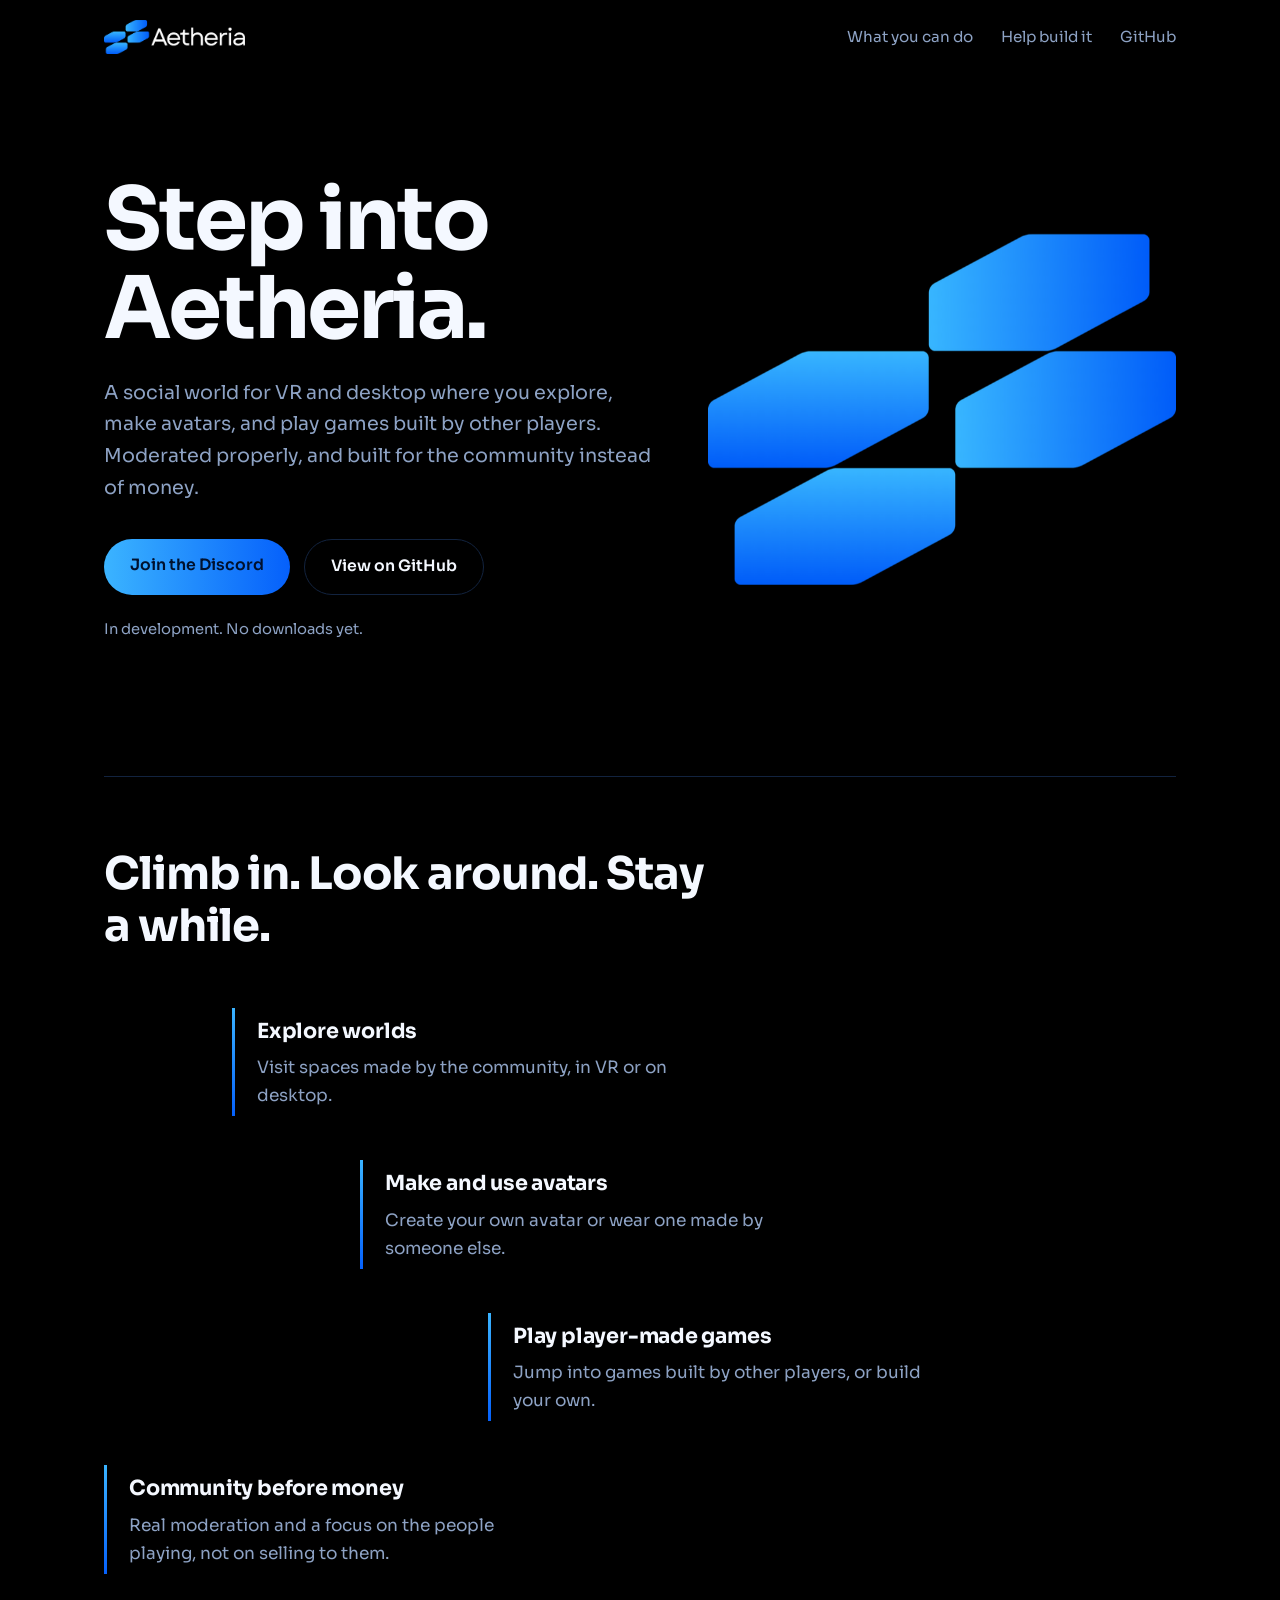
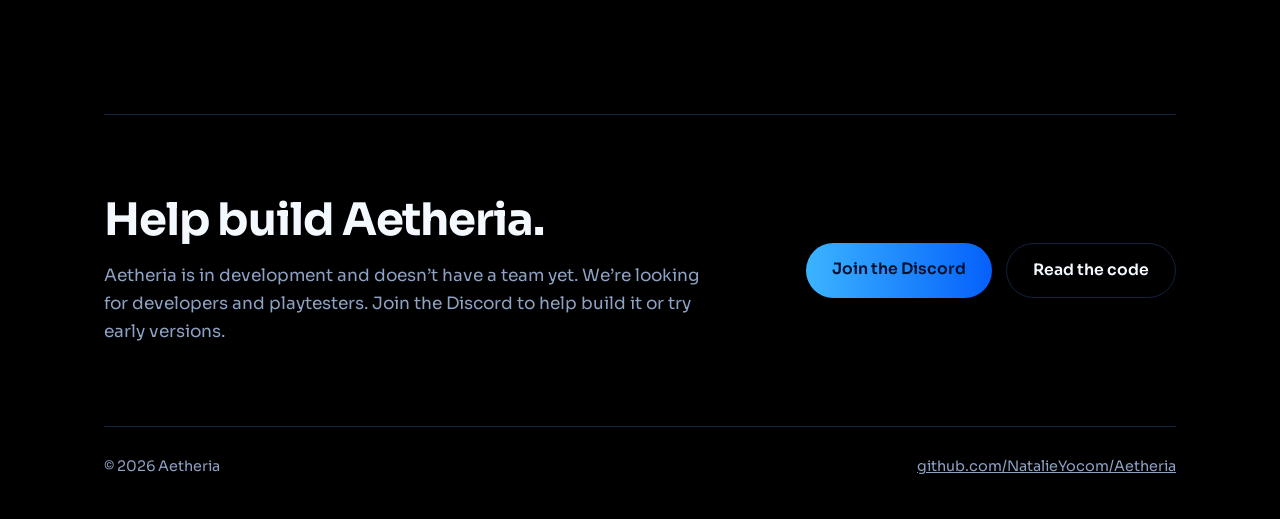
==== commit c7ec7691: "Rename aetheria (1).html to index.html" ====
--- a/index.html
+++ b/index.html
@@ -1,235 +1,59 @@
 <!DOCTYPE html>
-<html lang="en">
-  <head>
-    <meta charset="UTF-8" />
-    <meta name="viewport" content="width=device-width, initial-scale=1.0" />
-    <meta
-      name="description"
-      content="Aetheria is a cozy VR social game and platform where people gather, express themselves, and build community in warm, lived-in worlds."
-    />
-    <title>Aetheria | Social Worlds for People Who Want to Stay</title>
-    <link rel="preconnect" href="https://fonts.googleapis.com" />
-    <link rel="preconnect" href="https://fonts.gstatic.com" crossorigin />
-    <link href="https://fonts.googleapis.com/css2?family=Fraunces:wght@500;600;700;800&family=Manrope:wght@400;500;600;700;800&display=swap" rel="stylesheet" />
-    <link rel="stylesheet" href="./style.css" />
-  </head>
-  <body>
-    <div class="page-shell">
-      <div class="blob blob-one"></div>
-      <div class="blob blob-two"></div>
-      <div class="blob blob-three"></div>
-
-      <header class="topbar container">
-        <div class="brand" aria-label="Aetheria home">
-          <span class="brand-mark">A</span>
-          <span class="brand-label">Aetheria</span>
-        </div>
-
-        <nav class="nav" aria-label="Main navigation">
-          <a href="#about">About</a>
-          <a href="#worlds">Worlds</a>
-          <a href="#culture">Culture</a>
-          <a href="#roadmap">Roadmap</a>
-        </nav>
-
-        <div class="nav-actions">
-          <a class="ghost-button" href="https://github.com/NatalieYocom/Aetheria" target="_blank" rel="noreferrer">Project Repo</a>
-          <button class="solid-button">Join the Layer</button>
-        </div>
-      </header>
-
-      <main>
-        <section class="hero container">
-          <div class="hero-copy">
-            <p class="eyebrow">VR social game • cozy worlds • human connection</p>
-            <h1>The social layer for people who want to stay awhile.</h1>
-            <p class="lede">
-              Aetheria is a warm, expressive social platform where friends gather, identities bloom,
-              and digital spaces feel lived in. Built for VR and flatscreen play, it brings people together
-              through presence, conversation, and imagination.
-            </p>
-
-            <div class="cta-row">
-              <button class="solid-button">Explore the World</button>
-              <a class="soft-button" href="https://github.com/NatalieYocom/Aetheria-Social-Backend" target="_blank" rel="noreferrer">Social Backend</a>
-            </div>
-
-            <div class="status-row">
-              <span class="pill"><i class="dot dot-rose"></i> Planning Stage</span>
-              <span class="pill"><i class="dot dot-sage"></i> VR + Flatscreen</span>
-            </div>
-          </div>
-
-          <div class="hero-art" aria-label="Aetheria community preview">
-            <div class="scene-panel">
-              <div class="scene-top">
-                <span class="badge">Living Layer</span>
-                <span class="online">Online</span>
-              </div>
-
-              <div class="garden-scene">
-                <div class="orb orb-main"></div>
-                <div class="orb orb-small orb-left"></div>
-                <div class="orb orb-small orb-right"></div>
-                <div class="petal petal-a"></div>
-                <div class="petal petal-b"></div>
-                <div class="petal petal-c"></div>
-                <div class="ring ring-one"></div>
-                <div class="ring ring-two"></div>
-              </div>
-
-              <div class="mini-stats">
-                <div>
-                  <span>Guilds</span>
-                  <strong>18</strong>
-                </div>
-                <div>
-                  <span>Hangouts</span>
-                  <strong>64</strong>
-                </div>
-                <div>
-                  <span>Energy</span>
-                  <strong>Warm</strong>
-                </div>
-              </div>
-            </div>
-
-            <div class="float-card">
-              <p class="float-label">World Mood</p>
-              <strong>Dreamy</strong>
-              <div class="warm-bar"><span></span></div>
-            </div>
-          </div>
-        </section>
-
-        <section id="about" class="stats container">
-          <article class="stat-card">
-            <span class="stat-label">Presence</span>
-            <h3>Expressive</h3>
-            <p>Identity feels personal and alive, from how you move to how you show up.</p>
-          </article>
-
-          <article class="stat-card">
-            <span class="stat-label">Spaces</span>
-            <h3>Welcoming</h3>
-            <p>Cozy rooms, social rituals, and hangout spaces built for actual connection.</p>
-          </article>
-
-          <article class="stat-card">
-            <span class="stat-label">Experience</span>
-            <h3>Shared</h3>
-            <p>VR and flatscreen play meet in a single living social world.</p>
-          </article>
-        </section>
-
-        <section id="worlds" class="feature-section container">
-          <div class="section-header">
-            <p class="eyebrow">Dream Districts</p>
-            <h2>Made for lingering, laughing, and building a life in the world.</h2>
-          </div>
-
-          <div class="feature-grid">
-            <article class="feature-card">
-              <div class="feature-icon rose">01</div>
-              <h3>Garden Rooms</h3>
-              <p>Chill spaces for conversation, art, music, and shared rituals with friends.</p>
-            </article>
-
-            <article class="feature-card">
-              <div class="feature-icon lilac">02</div>
-              <h3>Avatar Identity</h3>
-              <p>Show up in a way that feels like you, with personality that is expressive and memorable.</p>
-            </article>
-
-            <article class="feature-card">
-              <div class="feature-icon sage">03</div>
-              <h3>Player Culture</h3>
-              <p>Create events, communities, and little moments that make a world feel real.</p>
-            </article>
-          </div>
-        </section>
-
-        <section id="culture" class="experience-grid container">
-          <div class="story-box left-box">
-            <p class="eyebrow">Social Architecture</p>
-            <h2>Not just a room. A place where communities bloom.</h2>
-            <p>
-              Aetheria is built around the feeling of being together: warm conversations, playful moments,
-              personal expression, and spaces that encourage people to stay a little longer.
-            </p>
-            <ul class="check-list">
-              <li>Comfortable social spaces designed for real connection</li>
-              <li>Identity systems that feel personal and expressive</li>
-              <li>Community rituals that make the world feel lived in</li>
-            </ul>
-          </div>
-
-          <div class="story-box chart-box">
-            <div class="chart-header">
-              <span>Community Pulse</span>
-              <strong>+18.6%</strong>
-            </div>
-            <div class="bars" aria-hidden="true">
-              <span style="height: 42%"></span>
-              <span style="height: 58%"></span>
-              <span style="height: 52%"></span>
-              <span style="height: 76%"></span>
-              <span style="height: 82%"></span>
-              <span style="height: 90%"></span>
-              <span style="height: 74%"></span>
-            </div>
-          </div>
-        </section>
-
-        <section id="roadmap" class="community-section container">
-          <div class="section-header left-align">
-            <p class="eyebrow">Roadmap</p>
-            <h2>Building a world that feels alive from the first hello.</h2>
-          </div>
-
-          <div class="community-grid">
-            <article class="community-card">
-              <p class="card-kicker">01 // Dream</p>
-              <h3>Define the moods, identity systems, and social rituals that make the world feel human.</h3>
-            </article>
-
-            <article class="community-card">
-              <p class="card-kicker">02 // Build</p>
-              <h3>Prototype the social layer, avatar flows, and spaces that invite people to gather.</h3>
-            </article>
-
-            <article class="community-card">
-              <p class="card-kicker">03 // Grow</p>
-              <h3>Open the world to communities that bring it to life with their own culture.</h3>
-            </article>
-          </div>
-        </section>
-
-        <section class="cta-band container">
-          <div class="cta-panel">
-            <div>
-              <p class="eyebrow">Join the invitation</p>
-              <h2>Let’s make a social world people want to stay in.</h2>
-            </div>
-            <div class="cta-row compact">
-              <a class="solid-button" href="https://github.com/NatalieYocom/Aetheria" target="_blank" rel="noreferrer">GitHub</a>
-              <a class="soft-button" href="https://github.com/NatalieYocom/Aetheria-Unity" target="_blank" rel="noreferrer">Unity Client</a>
-            </div>
-          </div>
-        </section>
-      </main>
-
-      <footer class="footer container">
-        <div class="brand footer-brand">
-          <span class="brand-mark">A</span>
-          <span class="brand-label">Aetheria</span>
-        </div>
-        <p>© <span id="year"></span> Aetheria. Social worlds for people who want to linger.</p>
-      </footer>
-    </div>
-
-    <script src="./script.js"></script>
-  </body>
-</html>
-
-
+<html lang="en"><head><meta charset="utf-8">
+<meta name="viewport" content="width=device-width, initial-scale=1, viewport-fit=cover">
+<title>Aetheria</title>
+<link rel="stylesheet" href="https://fonts.googleapis.com/css2?family=Sora:wght@300;400;600;700&display=swap">
+<style>
+:root{--bg:#000;--fg:#f4f8ff;--mute:#8da2c4;--a:#3bb4ff;--b:#0560fb;--line:#12233f;color-scheme:dark;box-sizing:border-box;padding-top:env(safe-area-inset-top,0px);padding-bottom:env(safe-area-inset-bottom,0px)}
+*,*::before,*::after{box-sizing:inherit}
+html{scroll-padding-top:env(safe-area-inset-top,0px);scroll-behavior:smooth}
+body{margin:0;background:var(--bg);color:var(--fg);font:400 1.0625rem/1.65 Sora,system-ui,sans-serif}
+a{color:inherit}
+:focus-visible{outline:2px solid var(--a);outline-offset:3px}
+.wrap{max-width:1120px;margin:0 auto;padding:0 24px}
+nav{display:flex;justify-content:space-between;align-items:center;padding:20px 0}
+nav img{height:34px;width:auto;mix-blend-mode:screen}
+nav ul{display:flex;gap:28px;list-style:none;margin:0;padding:0;font-size:.95rem;color:var(--mute)}
+nav a{text-decoration:none}nav a:hover{color:var(--fg)}
+.hero{display:grid;grid-template-columns:1.1fr .9fr;gap:32px;align-items:center;min-height:78vh;padding:40px 0 72px}
+h1{font-size:clamp(2.8rem,7vw,5.4rem);line-height:1.02;letter-spacing:-.035em;font-weight:700;margin:0 0 24px}
+.lead{font-size:1.2rem;color:var(--mute);max-width:40ch;margin:0 0 36px}.note{margin:22px 0 0;font-size:.92rem;color:var(--mute)}.join p{margin:16px 0 0;color:var(--mute);max-width:46ch}
+.btns{display:flex;flex-wrap:wrap;gap:14px}
+.btn{display:inline-block;padding:14px 26px;border-radius:999px;text-decoration:none;font-weight:600;font-size:.98rem;transition:transform .15s}
+.btn:hover{transform:translateY(-2px)}
+.p{background:linear-gradient(90deg,var(--a),var(--b));color:#00112e}
+.s{border:1.5px solid var(--line);color:var(--fg)}
+.s:hover{border-color:var(--a)}
+.mark{width:100%;height:auto;mix-blend-mode:screen;animation:rise 1.1s cubic-bezier(.2,.8,.2,1) both}
+@keyframes rise{from{opacity:0;transform:translate(-28px,28px)}to{opacity:1;transform:none}}
+h2{font-size:clamp(1.8rem,4vw,2.8rem);letter-spacing:-.025em;line-height:1.15;margin:0 0 56px;max-width:18ch}
+.steps{padding:72px 0 96px;border-top:1px solid var(--line)}
+.step{max-width:460px;padding:6px 0 6px 22px;border-left:3px solid;border-image:linear-gradient(var(--a),var(--b)) 1;margin-bottom:44px}
+.step:nth-child(2){margin-left:clamp(0px,10vw,140px)}
+.step:nth-child(3){margin-left:clamp(0px,20vw,280px)}
+.step:nth-child(4){margin-left:clamp(0px,30vw,420px)}
+.step h3{margin:0 0 6px;font-size:1.3rem;letter-spacing:-.01em}
+.step p{margin:0;color:var(--mute)}
+.join{padding:80px 0;border-top:1px solid var(--line);display:flex;flex-wrap:wrap;gap:32px;justify-content:space-between;align-items:center}
+.join h2{margin:0}
+footer{padding:28px 0 40px;border-top:1px solid var(--line);color:var(--mute);font-size:.9rem;display:flex;flex-wrap:wrap;justify-content:space-between;gap:12px}
+@media(max-width:800px){.hero{grid-template-columns:1fr;min-height:0}.mark{max-width:360px;order:-1}nav ul{display:none}}
+@media(prefers-reduced-motion:reduce){.mark{animation:none}.btn{transition:none}}
+</style></head><body>
+<div class="wrap">
+<nav aria-label="Main"><img src="[data-uri]" alt="Aetheria"><ul><li><a href="#play">What you can do</a></li><li><a href="#join">Help build it</a></li><li><a href="https://github.com/NatalieYocom/Aetheria">GitHub</a></li></ul></nav>
+<header class="hero">
+<div><h1>Step into Aetheria.</h1>
+<p class="lead">A social world for VR and desktop where you explore, make avatars, and play games built by other players. Moderated properly, and built for the community instead of money.</p>
+<div class="btns"><a class="btn p" href="https://discord.gg/aefMp6Empj">Join the Discord</a><a class="btn s" href="https://github.com/NatalieYocom/Aetheria">View on GitHub</a></div><p class="note">In development. No downloads yet.</p></div>
+<img class="mark" src="[data-uri]" alt="Aetheria logo: four stacked blue tiles rising like steps">
+</header>
+<section class="steps" id="play"><h2>Climb in. Look around. Stay a while.</h2>
+<div class="step"><h3>Explore worlds</h3><p>Visit spaces made by the community, in VR or on desktop.</p></div>
+<div class="step"><h3>Make and use avatars</h3><p>Create your own avatar or wear one made by someone else.</p></div>
+<div class="step"><h3>Play player-made games</h3><p>Jump into games built by other players, or build your own.</p></div>
+<div class="step"><h3>Community before money</h3><p>Real moderation and a focus on the people playing, not on selling to them.</p></div>
+</section>
+<section class="join" id="join"><div><h2>Help build Aetheria.</h2><p>Aetheria is in development and doesn’t have a team yet. We’re looking for developers and playtesters. Join the Discord to help build it or try early versions.</p></div><div class="btns"><a class="btn p" href="https://discord.gg/aefMp6Empj">Join the Discord</a><a class="btn s" href="https://github.com/NatalieYocom/Aetheria">Read the code</a></div></section>
+<footer><span>© 2026 Aetheria</span><a href="https://github.com/NatalieYocom/Aetheria">github.com/NatalieYocom/Aetheria</a></footer>
+</div></body></html>
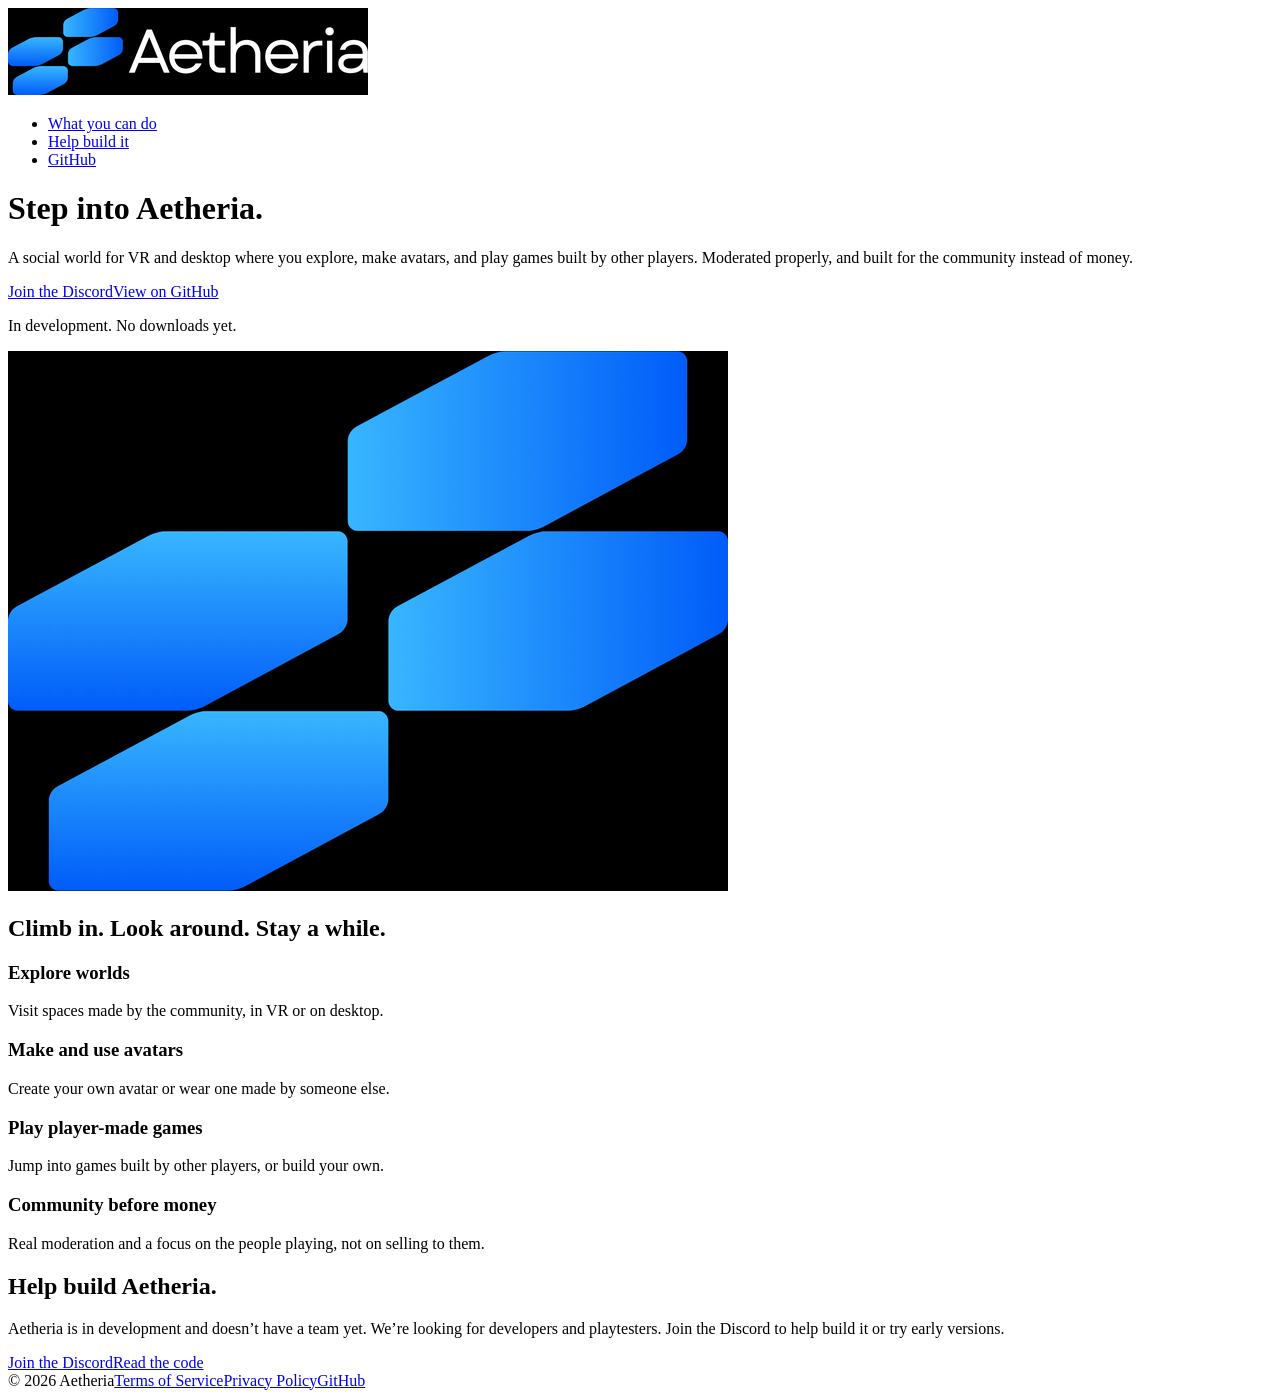
==== commit 8671ef29: "Update index.html" ====
--- a/index.html
+++ b/index.html
@@ -2,51 +2,16 @@
 <html lang="en"><head><meta charset="utf-8">
 <meta name="viewport" content="width=device-width, initial-scale=1, viewport-fit=cover">
 <title>Aetheria</title>
+<link rel="icon" href="favicon.png">
 <link rel="stylesheet" href="https://fonts.googleapis.com/css2?family=Sora:wght@300;400;600;700&display=swap">
-<style>
-:root{--bg:#000;--fg:#f4f8ff;--mute:#8da2c4;--a:#3bb4ff;--b:#0560fb;--line:#12233f;color-scheme:dark;box-sizing:border-box;padding-top:env(safe-area-inset-top,0px);padding-bottom:env(safe-area-inset-bottom,0px)}
-*,*::before,*::after{box-sizing:inherit}
-html{scroll-padding-top:env(safe-area-inset-top,0px);scroll-behavior:smooth}
-body{margin:0;background:var(--bg);color:var(--fg);font:400 1.0625rem/1.65 Sora,system-ui,sans-serif}
-a{color:inherit}
-:focus-visible{outline:2px solid var(--a);outline-offset:3px}
-.wrap{max-width:1120px;margin:0 auto;padding:0 24px}
-nav{display:flex;justify-content:space-between;align-items:center;padding:20px 0}
-nav img{height:34px;width:auto;mix-blend-mode:screen}
-nav ul{display:flex;gap:28px;list-style:none;margin:0;padding:0;font-size:.95rem;color:var(--mute)}
-nav a{text-decoration:none}nav a:hover{color:var(--fg)}
-.hero{display:grid;grid-template-columns:1.1fr .9fr;gap:32px;align-items:center;min-height:78vh;padding:40px 0 72px}
-h1{font-size:clamp(2.8rem,7vw,5.4rem);line-height:1.02;letter-spacing:-.035em;font-weight:700;margin:0 0 24px}
-.lead{font-size:1.2rem;color:var(--mute);max-width:40ch;margin:0 0 36px}.note{margin:22px 0 0;font-size:.92rem;color:var(--mute)}.join p{margin:16px 0 0;color:var(--mute);max-width:46ch}
-.btns{display:flex;flex-wrap:wrap;gap:14px}
-.btn{display:inline-block;padding:14px 26px;border-radius:999px;text-decoration:none;font-weight:600;font-size:.98rem;transition:transform .15s}
-.btn:hover{transform:translateY(-2px)}
-.p{background:linear-gradient(90deg,var(--a),var(--b));color:#00112e}
-.s{border:1.5px solid var(--line);color:var(--fg)}
-.s:hover{border-color:var(--a)}
-.mark{width:100%;height:auto;mix-blend-mode:screen;animation:rise 1.1s cubic-bezier(.2,.8,.2,1) both}
-@keyframes rise{from{opacity:0;transform:translate(-28px,28px)}to{opacity:1;transform:none}}
-h2{font-size:clamp(1.8rem,4vw,2.8rem);letter-spacing:-.025em;line-height:1.15;margin:0 0 56px;max-width:18ch}
-.steps{padding:72px 0 96px;border-top:1px solid var(--line)}
-.step{max-width:460px;padding:6px 0 6px 22px;border-left:3px solid;border-image:linear-gradient(var(--a),var(--b)) 1;margin-bottom:44px}
-.step:nth-child(2){margin-left:clamp(0px,10vw,140px)}
-.step:nth-child(3){margin-left:clamp(0px,20vw,280px)}
-.step:nth-child(4){margin-left:clamp(0px,30vw,420px)}
-.step h3{margin:0 0 6px;font-size:1.3rem;letter-spacing:-.01em}
-.step p{margin:0;color:var(--mute)}
-.join{padding:80px 0;border-top:1px solid var(--line);display:flex;flex-wrap:wrap;gap:32px;justify-content:space-between;align-items:center}
-.join h2{margin:0}
-footer{padding:28px 0 40px;border-top:1px solid var(--line);color:var(--mute);font-size:.9rem;display:flex;flex-wrap:wrap;justify-content:space-between;gap:12px}
-@media(max-width:800px){.hero{grid-template-columns:1fr;min-height:0}.mark{max-width:360px;order:-1}nav ul{display:none}}
-@media(prefers-reduced-motion:reduce){.mark{animation:none}.btn{transition:none}}
-</style></head><body>
-<div class="wrap">
-<nav aria-label="Main"><img src="[data-uri]" alt="Aetheria"><ul><li><a href="#play">What you can do</a></li><li><a href="#join">Help build it</a></li><li><a href="https://github.com/NatalieYocom/Aetheria">GitHub</a></li></ul></nav>
+<link rel="stylesheet" href="style.css"></head><body>
+<div class="wrap" id="top">
+<nav aria-label="Main"><a class="logo" href="#top" aria-label="Aetheria home"><img src="assets/wordmark.png" alt="Aetheria"></a><ul><li><a href="#play">What you can do</a></li><li><a href="#join">Help build it</a></li><li><a href="https://github.com/NatalieYocom/Aetheria">GitHub</a></li></ul></nav>
 <header class="hero">
 <div><h1>Step into Aetheria.</h1>
 <p class="lead">A social world for VR and desktop where you explore, make avatars, and play games built by other players. Moderated properly, and built for the community instead of money.</p>
 <div class="btns"><a class="btn p" href="https://discord.gg/aefMp6Empj">Join the Discord</a><a class="btn s" href="https://github.com/NatalieYocom/Aetheria">View on GitHub</a></div><p class="note">In development. No downloads yet.</p></div>
-<img class="mark" src="[data-uri]" alt="Aetheria logo: four stacked blue tiles rising like steps">
+<img class="mark" src="assets/mark.png" alt="Aetheria logo: four stacked blue tiles rising like steps">
 </header>
 <section class="steps" id="play"><h2>Climb in. Look around. Stay a while.</h2>
 <div class="step"><h3>Explore worlds</h3><p>Visit spaces made by the community, in VR or on desktop.</p></div>
@@ -55,5 +20,5 @@
 <div class="step"><h3>Community before money</h3><p>Real moderation and a focus on the people playing, not on selling to them.</p></div>
 </section>
 <section class="join" id="join"><div><h2>Help build Aetheria.</h2><p>Aetheria is in development and doesn’t have a team yet. We’re looking for developers and playtesters. Join the Discord to help build it or try early versions.</p></div><div class="btns"><a class="btn p" href="https://discord.gg/aefMp6Empj">Join the Discord</a><a class="btn s" href="https://github.com/NatalieYocom/Aetheria">Read the code</a></div></section>
-<footer><span>© 2026 Aetheria</span><a href="https://github.com/NatalieYocom/Aetheria">github.com/NatalieYocom/Aetheria</a></footer>
+<footer><span>© 2026 Aetheria</span><span class="l"><a href="terms.html">Terms of Service</a><a href="privacy.html">Privacy Policy</a><a href="https://github.com/NatalieYocom/Aetheria">GitHub</a></span></footer>
 </div></body></html>
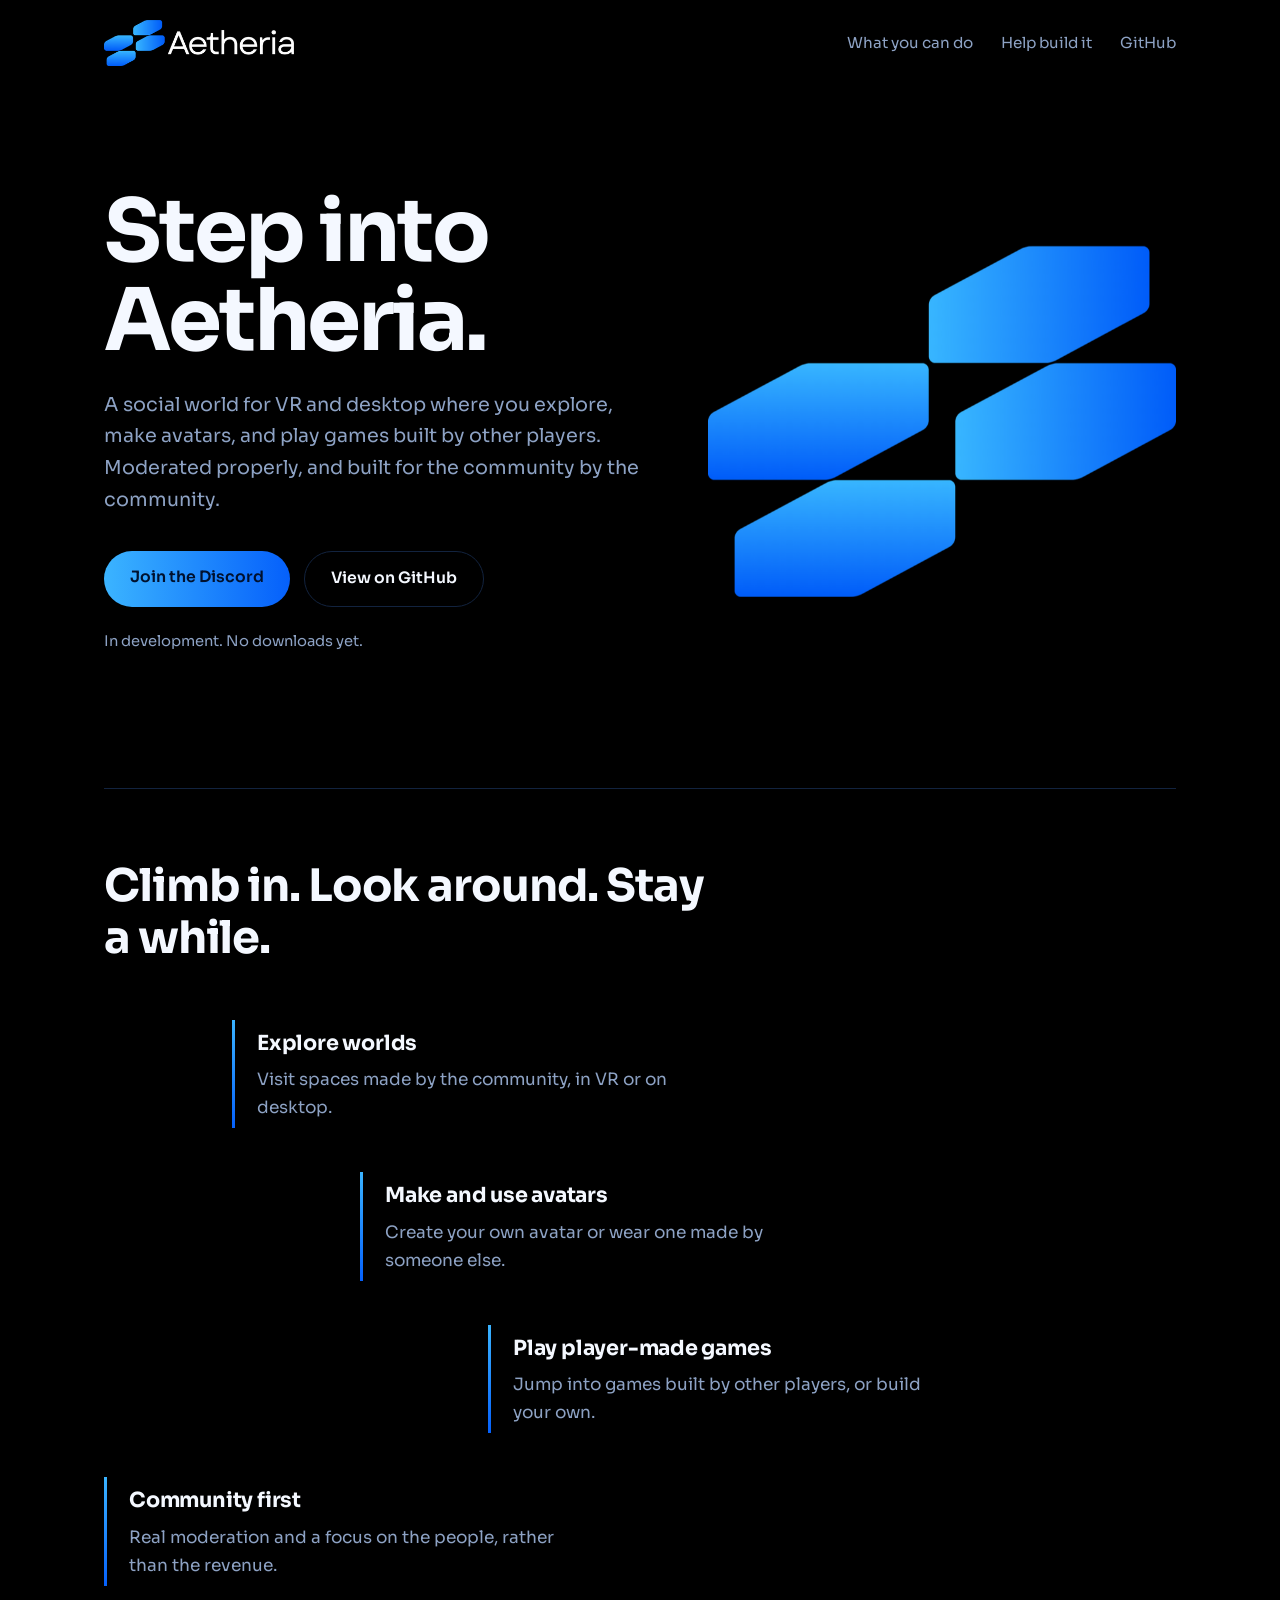
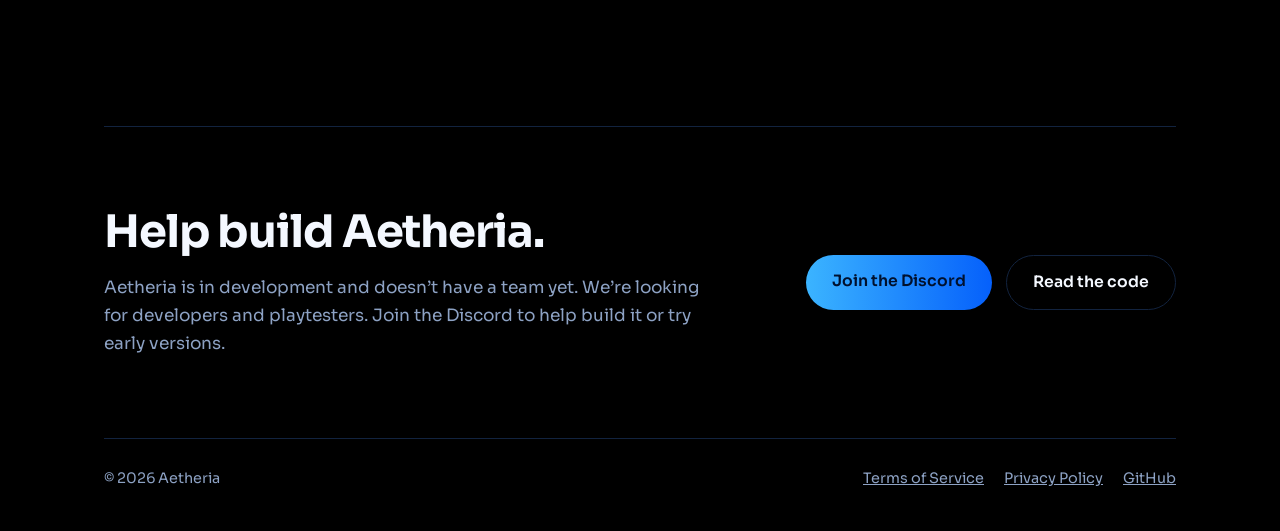
==== commit a8259578: "Update community-related phrases in index.html" ====
--- a/index.html
+++ b/index.html
@@ -9,7 +9,7 @@
 <nav aria-label="Main"><a class="logo" href="#top" aria-label="Aetheria home"><img src="assets/wordmark.png" alt="Aetheria"></a><ul><li><a href="#play">What you can do</a></li><li><a href="#join">Help build it</a></li><li><a href="https://github.com/NatalieYocom/Aetheria">GitHub</a></li></ul></nav>
 <header class="hero">
 <div><h1>Step into Aetheria.</h1>
-<p class="lead">A social world for VR and desktop where you explore, make avatars, and play games built by other players. Moderated properly, and built for the community instead of money.</p>
+<p class="lead">A social world for VR and desktop where you explore, make avatars, and play games built by other players. Moderated properly, and built for the community by the community.</p>
 <div class="btns"><a class="btn p" href="https://discord.gg/aefMp6Empj">Join the Discord</a><a class="btn s" href="https://github.com/NatalieYocom/Aetheria">View on GitHub</a></div><p class="note">In development. No downloads yet.</p></div>
 <img class="mark" src="assets/mark.png" alt="Aetheria logo: four stacked blue tiles rising like steps">
 </header>
@@ -17,7 +17,7 @@
 <div class="step"><h3>Explore worlds</h3><p>Visit spaces made by the community, in VR or on desktop.</p></div>
 <div class="step"><h3>Make and use avatars</h3><p>Create your own avatar or wear one made by someone else.</p></div>
 <div class="step"><h3>Play player-made games</h3><p>Jump into games built by other players, or build your own.</p></div>
-<div class="step"><h3>Community before money</h3><p>Real moderation and a focus on the people playing, not on selling to them.</p></div>
+<div class="step"><h3>Community first</h3><p>Real moderation and a focus on the people, rather than the revenue.</p></div>
 </section>
 <section class="join" id="join"><div><h2>Help build Aetheria.</h2><p>Aetheria is in development and doesn’t have a team yet. We’re looking for developers and playtesters. Join the Discord to help build it or try early versions.</p></div><div class="btns"><a class="btn p" href="https://discord.gg/aefMp6Empj">Join the Discord</a><a class="btn s" href="https://github.com/NatalieYocom/Aetheria">Read the code</a></div></section>
 <footer><span>© 2026 Aetheria</span><span class="l"><a href="terms.html">Terms of Service</a><a href="privacy.html">Privacy Policy</a><a href="https://github.com/NatalieYocom/Aetheria">GitHub</a></span></footer>
--- a/style.css
+++ b/style.css
@@ -0,0 +1,36 @@
+:root{--bg:#000;--fg:#f4f8ff;--mute:#8da2c4;--a:#3bb4ff;--b:#0560fb;--line:#12233f;color-scheme:dark;box-sizing:border-box;padding-top:env(safe-area-inset-top,0px);padding-bottom:env(safe-area-inset-bottom,0px)}
+*,*::before,*::after{box-sizing:inherit}
+html{scroll-padding-top:env(safe-area-inset-top,0px);scroll-behavior:smooth}
+body{margin:0;background:var(--bg);color:var(--fg);font:400 1.0625rem/1.65 Sora,system-ui,sans-serif}
+a{color:inherit}
+:focus-visible{outline:2px solid var(--a);outline-offset:3px}
+.wrap{max-width:1120px;margin:0 auto;padding:0 24px}
+nav{display:flex;justify-content:space-between;align-items:center;padding:20px 0}
+nav .logo{display:block}nav img{height:46px;width:auto;mix-blend-mode:screen;display:block}
+nav ul{display:flex;gap:28px;list-style:none;margin:0;padding:0;font-size:.95rem;color:var(--mute)}
+nav a{text-decoration:none}nav a:hover{color:var(--fg)}
+.hero{display:grid;grid-template-columns:1.1fr .9fr;gap:32px;align-items:center;min-height:78vh;padding:40px 0 72px}
+h1{font-size:clamp(2.8rem,7vw,5.4rem);line-height:1.02;letter-spacing:-.035em;font-weight:700;margin:0 0 24px}
+.lead{font-size:1.2rem;color:var(--mute);max-width:40ch;margin:0 0 36px}.note{margin:22px 0 0;font-size:.92rem;color:var(--mute)}.join p{margin:16px 0 0;color:var(--mute);max-width:46ch}
+.btns{display:flex;flex-wrap:wrap;gap:14px}
+.btn{display:inline-block;padding:14px 26px;border-radius:999px;text-decoration:none;font-weight:600;font-size:.98rem;transition:transform .15s}
+.btn:hover{transform:translateY(-2px)}
+.p{background:linear-gradient(90deg,var(--a),var(--b));color:#00112e}
+.s{border:1.5px solid var(--line);color:var(--fg)}
+.s:hover{border-color:var(--a)}
+.mark{width:100%;height:auto;mix-blend-mode:screen;animation:rise 1.1s cubic-bezier(.2,.8,.2,1) both}
+@keyframes rise{from{opacity:0;transform:translate(-28px,28px)}to{opacity:1;transform:none}}
+h2{font-size:clamp(1.8rem,4vw,2.8rem);letter-spacing:-.025em;line-height:1.15;margin:0 0 56px;max-width:18ch}
+.steps{padding:72px 0 96px;border-top:1px solid var(--line)}
+.step{max-width:460px;padding:6px 0 6px 22px;border-left:3px solid;border-image:linear-gradient(var(--a),var(--b)) 1;margin-bottom:44px}
+.step:nth-child(2){margin-left:clamp(0px,10vw,140px)}
+.step:nth-child(3){margin-left:clamp(0px,20vw,280px)}
+.step:nth-child(4){margin-left:clamp(0px,30vw,420px)}
+.step h3{margin:0 0 6px;font-size:1.3rem;letter-spacing:-.01em}
+.step p{margin:0;color:var(--mute)}
+.join{padding:80px 0;border-top:1px solid var(--line);display:flex;flex-wrap:wrap;gap:32px;justify-content:space-between;align-items:center}
+.join h2{margin:0}
+.legal{padding:64px 0;border-top:1px solid var(--line);max-width:68ch}.legal h2{font-size:1.8rem;margin:0 0 8px}.legal h3{font-size:1.05rem;margin:28px 0 6px}.legal p,.legal li{color:var(--mute);margin:0 0 10px}.legal ul{padding-left:20px;margin:0 0 10px}.legal .d{font-size:.9rem}.legal a{color:var(--a)}footer nav,footer .l{display:flex;gap:20px}footer{padding:28px 0 40px;border-top:1px solid var(--line);color:var(--mute);font-size:.9rem;display:flex;flex-wrap:wrap;justify-content:space-between;gap:12px}
+@media(max-width:800px){.hero{grid-template-columns:1fr;min-height:0}.mark{max-width:360px;order:-1}nav ul{display:none}}
+@media(prefers-reduced-motion:reduce){.mark{animation:none}.btn{transition:none}}
+@media(max-width:800px){.legal-back nav ul{display:flex}}
